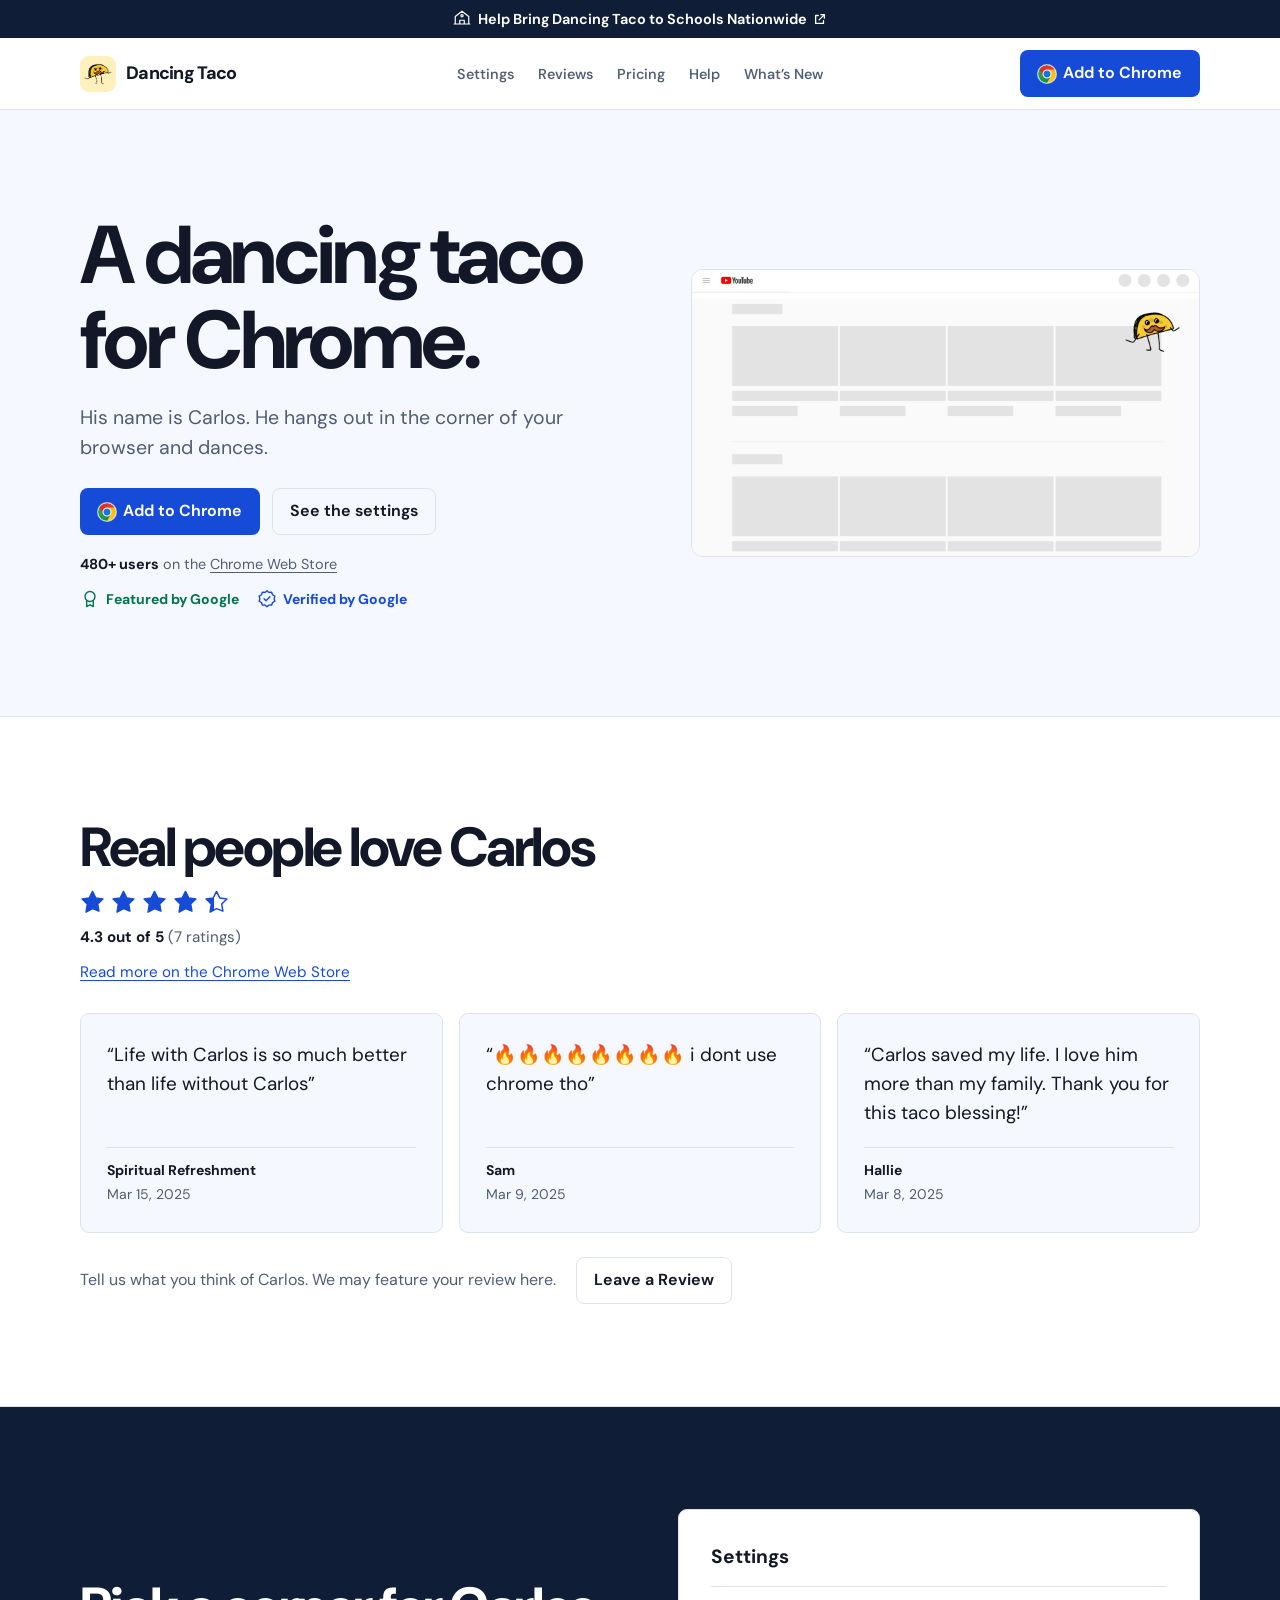
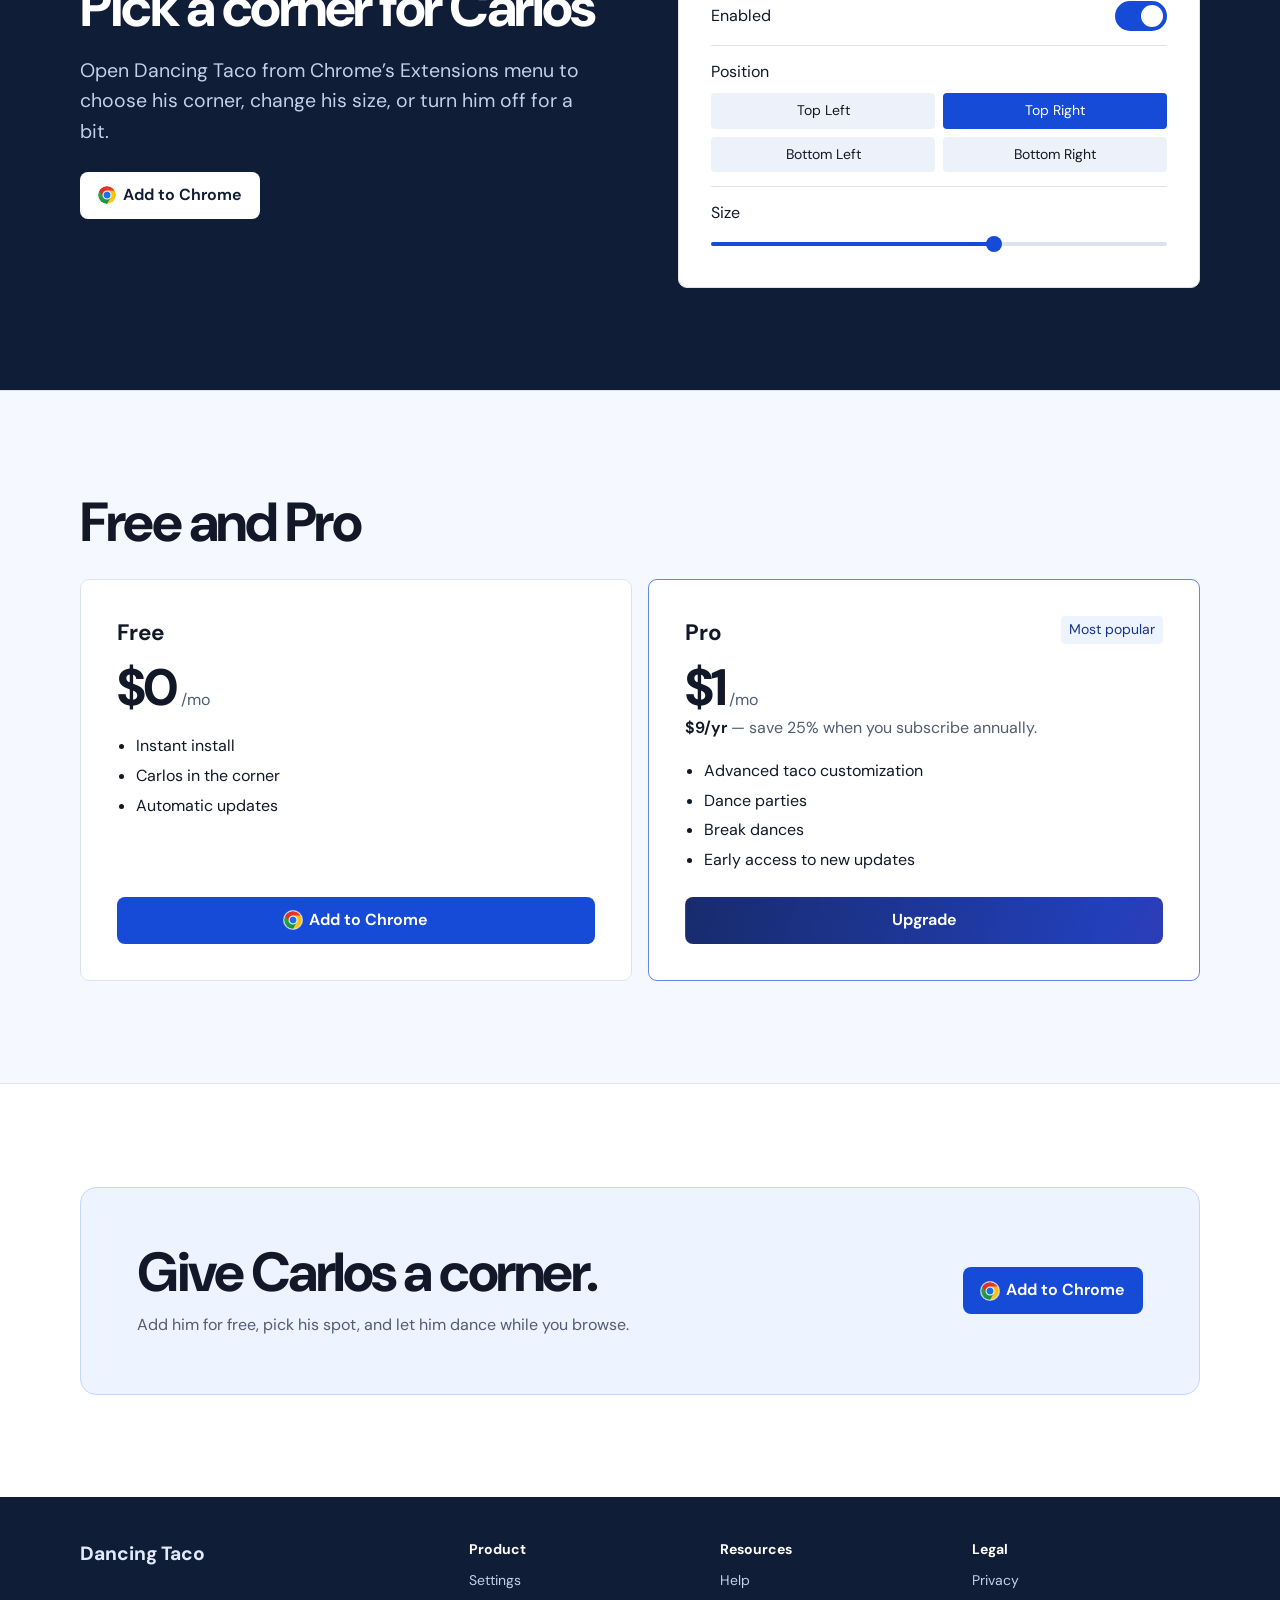
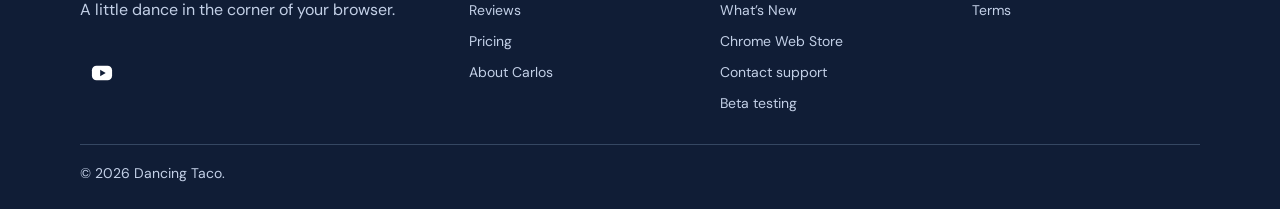
==== index.html @ af880e08 "Link directly to Chrome Web Store reviews" ====
<!doctype html>
<html lang="en">
  <head>
    <meta charset="UTF-8" />
    <meta name="viewport" content="width=device-width, initial-scale=1" />

    <title>Dancing Taco — Chrome Extension</title>
    <meta
      name="description"
      content="Meet Carlos — a dancing taco in the corner of your screen. Install Dancing Taco from the Chrome Web Store in one click."
    />

    <meta property="og:title" content="Dancing Taco — Chrome Extension" />
    <meta
      property="og:description"
      content="Meet Carlos — a dancing taco in the corner of your screen."
    />
    <meta property="og:type" content="website" />
    <meta property="og:image" content="/assets/og.png" />
    <meta name="twitter:card" content="summary_large_image" />

    <link rel="icon" href="/assets/favicon.svg" type="image/svg+xml" />
    <link rel="stylesheet" href="/assets/styles.css" />
  </head>
  <body>
    <a class="skip-link" href="#main">Skip to content</a>

    <div class="school-announcement">
      <a href="https://www.youtube.com/watch?v=Qg79M2I-WoQ" target="_blank" rel="noopener noreferrer">
        <img src="/assets/school.svg" width="18" height="18" alt="" />
        Help Bring Dancing Taco to Schools Nationwide<img class="school-announcement-arrow" src="/assets/external-link.svg" width="14" height="14" alt=" (opens in a new tab)" />
      </a>
    </div>
    <header class="site-header">
      <div class="container header-inner">
        <a class="brand" href="/" aria-label="Dancing Taco home">
          <span class="brand-icon"><img src="/assets/logo.png" alt="" /></span>
          <span class="brand-name">Dancing Taco</span>
        </a>

        <nav class="nav" aria-label="Primary">
          <a href="#settings">Settings</a>
          <a href="#love">Reviews</a>
          <a href="/pricing">Pricing</a>
          <a href="/help">Help</a>
          <a href="/whats-new">What’s New</a>
        </nav>

        <div class="header-cta">
          <a
            class="btn header-install"
            href="https://chromewebstore.google.com/detail/dancing-taco/dcijcgcohbanjekdkjcjdjgcjbpjflic?hl=en-US"
            target="_blank"
            rel="noreferrer"
          >
            <img class="chrome-icon" src="/assets/chrome-icon.png" width="18" height="18" alt="" />
            Add to Chrome
          </a>
        </div>
      </div>
    </header>

    <main id="main">
      <section class="hero">
        <div class="container hero-grid">
          <div class="hero-copy reveal">
            <h1>A dancing taco for Chrome.</h1>
            <p class="lead">
              His name is Carlos. He hangs out in the corner of your browser and dances.
            </p>

            <div class="hero-actions">
              <a
                class="btn btn-primary"
                href="https://chromewebstore.google.com/detail/dancing-taco/dcijcgcohbanjekdkjcjdjgcjbpjflic?hl=en-US"
                target="_blank"
                rel="noreferrer"
              >
                <img class="chrome-icon" src="/assets/chrome-icon.png" width="18" height="18" alt="" />
                Add to Chrome
              </a>
              <a class="btn btn-ghost" href="#settings">See the settings</a>
            </div>
            <div class="hero-store-info">
              <p class="hero-users">
                <strong>480+ users</strong> on the
                <a href="https://chromewebstore.google.com/detail/dancing-taco/dcijcgcohbanjekdkjcjdjgcjbpjflic">Chrome Web Store</a>
              </p>
              <div class="hero-store-badges">
                <a class="store-badge store-badge-featured" href="https://chromewebstore.google.com/detail/dancing-taco/dcijcgcohbanjekdkjcjdjgcjbpjflic">
                  <svg viewBox="0 0 24 24" aria-hidden="true">
                    <circle cx="12" cy="9" r="6" />
                    <path d="M8 14v7l4-2 4 2v-7" />
                  </svg>
                  Featured by Google
                </a>
                <a class="store-badge store-badge-verified" href="https://chromewebstore.google.com/detail/dancing-taco/dcijcgcohbanjekdkjcjdjgcjbpjflic" aria-label="Verified by Google: publisher website">
                  <svg viewBox="0 0 24 24" aria-hidden="true">
                    <path d="m12 2 2.4 2.1 3.2-.2 1 3 2.8 1.6-.8 3.1.8 3.1-2.8 1.6-1 3-3.2-.2L12 21.2l-2.4-2.1-3.2.2-1-3-2.8-1.6.8-3.1-.8-3.1 2.8-1.6 1-3 3.2.2z" />
                    <path d="m8.5 11.7 2.3 2.3 4.7-4.7" />
                  </svg>
                  Verified by Google
                </a>
              </div>
            </div>
          </div>

          <figure class="hero-art reveal">
            <img src="/assets/carlos-preview.png" width="3120" height="1755" alt="Carlos in the upper-right corner of a YouTube page" />
          </figure>
        </div>
      </section>

      <section class="section" id="love">
        <div class="container reviews-grid">
          <div class="reviews-copy">
            <div class="reviews-head reveal">
              <h2>Real people love Carlos</h2>
              <div class="reviews-stars" aria-hidden="true">
                <svg class="review-star" viewBox="0 0 24 24" aria-hidden="true">
                  <path d="M12 2.3l3.09 6.26 6.91 1-5 4.87 1.18 6.87L12 18.77 5.82 22.3 7 14.43 2 9.56l6.91-1L12 2.3z" />
                </svg>
                <svg class="review-star" viewBox="0 0 24 24" aria-hidden="true">
                  <path d="M12 2.3l3.09 6.26 6.91 1-5 4.87 1.18 6.87L12 18.77 5.82 22.3 7 14.43 2 9.56l6.91-1L12 2.3z" />
                </svg>
                <svg class="review-star" viewBox="0 0 24 24" aria-hidden="true">
                  <path d="M12 2.3l3.09 6.26 6.91 1-5 4.87 1.18 6.87L12 18.77 5.82 22.3 7 14.43 2 9.56l6.91-1L12 2.3z" />
                </svg>
                <svg class="review-star" viewBox="0 0 24 24" aria-hidden="true">
                  <path d="M12 2.3l3.09 6.26 6.91 1-5 4.87 1.18 6.87L12 18.77 5.82 22.3 7 14.43 2 9.56l6.91-1L12 2.3z" />
                </svg>
                <svg class="review-star" viewBox="0 0 24 24" aria-hidden="true">
                  <defs>
                    <linearGradient id="partial-review-star">
                      <stop offset="38%" stop-color="currentColor" />
                      <stop offset="38%" stop-color="currentColor" stop-opacity="0" />
                    </linearGradient>
                  </defs>
                  <path d="M12 2.3l3.09 6.26 6.91 1-5 4.87 1.18 6.87L12 18.77 5.82 22.3 7 14.43 2 9.56l6.91-1L12 2.3z" />
                </svg>
              </div>
              <p class="reviews-rating"><strong>4.3 out of 5</strong> (7 ratings)</p>
              <a
                class="reviews-store"
                href="https://chromewebstore.google.com/detail/dancing-taco/dcijcgcohbanjekdkjcjdjgcjbpjflic"
                target="_blank"
                rel="noreferrer"
              >Read more on the Chrome Web Store</a>
            </div>

            <div class="reviews-list reveal stagger" aria-label="Review highlights">
              <figure class="review">
                <blockquote>
                  “Life with Carlos is so much better than life without Carlos”
                </blockquote>
                <figcaption>
                  <strong>Spiritual Refreshment</strong>
                  <time datetime="2025-03-15">Mar 15, 2025</time>
                </figcaption>
              </figure>
              <figure class="review">
                <blockquote>“🔥🔥🔥🔥🔥🔥🔥🔥 i dont use chrome tho”</blockquote>
                <figcaption>
                  <strong>Sam</strong>
                  <time datetime="2025-03-09">Mar 9, 2025</time>
                </figcaption>
              </figure>
              <figure class="review">
                <blockquote>
                  “Carlos saved my life. I love him more than my family. Thank you
                  for this taco blessing!”
                </blockquote>
                <figcaption>
                  <strong>Hallie</strong>
                  <time datetime="2025-03-08">Mar 8, 2025</time>
                </figcaption>
              </figure>
            </div>
            <div class="review-invite">
              <p>Tell us what you think of Carlos. We may feature your review here.</p>
              <a class="btn btn-ghost" href="https://chromewebstore.google.com/detail/dancing-taco/dcijcgcohbanjekdkjcjdjgcjbpjflic/reviews" target="_blank" rel="noreferrer">Leave a Review</a>
            </div>
          </div>
        </div>
      </section>

      <section class="section" id="settings" data-enabled="true">
        <div class="container settings-grid">
          <div class="settings-copy reveal">
            <h2>Pick a corner for Carlos</h2>
            <p class="muted">
              Open Dancing Taco from Chrome’s Extensions menu to choose his
              corner, change his size, or turn him off for a bit.
            </p>

            <div class="settings-actions">
              <a
                class="btn btn-primary"
                href="https://chromewebstore.google.com/detail/dancing-taco/dcijcgcohbanjekdkjcjdjgcjbpjflic?hl=en-US"
                target="_blank"
                rel="noreferrer"
              >
                <img class="chrome-icon" src="/assets/chrome-icon.png" width="18" height="18" alt="" />
                Add to Chrome
              </a>
            </div>
          </div>

          <div class="settings-mock reveal" role="group" aria-label="Extension settings preview">
            <div class="settings-panel">
              <div class="settings-panel-head">
                <div class="settings-panel-title">Settings</div>
              </div>

              <div class="settings-panel-body">
                <div class="settings-block">
                  <div class="settings-row">
                    <div class="settings-row-label">Enabled</div>
                    <button
                      class="toggle is-on"
                      type="button"
                      aria-pressed="true"
                      aria-label="Toggle enabled"
                      data-settings-toggle
                    >
                      <span class="toggle-knob" aria-hidden="true"></span>
                    </button>
                  </div>
                </div>

                <div class="settings-block">
                  <div class="settings-block-title">Position</div>
                  <div class="chip-grid">
                    <div class="chip">Top Left</div>
                    <div class="chip is-active">Top Right</div>
                    <div class="chip">Bottom Left</div>
                    <div class="chip">Bottom Right</div>
                  </div>
                </div>

                <div class="settings-block">
                  <div class="settings-block-title">Size</div>
                  <div class="slider" aria-hidden="true">
                    <div class="slider-track"></div>
                    <div class="slider-fill"></div>
                    <div class="slider-thumb"></div>
                  </div>
                </div>
              </div>
            </div>
          </div>
        </div>
      </section>

      <section class="section pricing-section" id="pricing">
        <div class="container">
          <div class="section-head reveal">
            <h2>Free and Pro</h2>
          </div>

          <div class="pricing reveal stagger">
            <article class="price-card">
              <header>
                <h3>Free</h3>
                <p class="price">
                  <span class="amount">$0</span><span class="unit">/mo</span>
                </p>
              </header>
              <ul class="checklist">
                <li>Instant install</li>
                <li>Carlos in the corner</li>
                <li>Automatic updates</li>
              </ul>
              <a
                class="btn btn-primary btn-block"
                href="https://chromewebstore.google.com/detail/dancing-taco/dcijcgcohbanjekdkjcjdjgcjbpjflic?hl=en-US"
                target="_blank"
                rel="noreferrer"
              >
                <img class="chrome-icon" src="/assets/chrome-icon.png" width="18" height="18" alt="" />
                Add to Chrome
              </a>
            </article>

            <article class="price-card" aria-label="Pro plan">
              <div class="plan-badge" aria-label="Most popular">Most popular</div>
              <header>
                <h3>
                  Pro
                </h3>
                <p class="price">
                  <span class="amount">$1</span><span class="unit">/mo</span>
                </p>
                <p class="muted">
                  <span class="price-sub">$9/yr</span> — save 25% when you subscribe annually.
                </p>
              </header>
              <ul class="checklist">
                <li>Advanced taco customization</li>
                <li>Dance parties</li>
                <li>Break dances</li>
                <li>Early access to new updates</li>
              </ul>
              <a
                class="btn btn-upgrade btn-block"
                href="https://store.heyrivo.com/supporters/pricing"
                target="_blank"
                rel="noreferrer"
              >
                <span class="btn-label">Upgrade</span>
              </a>
            </article>
          </div>
        </div>
      </section>

      <section class="cta" aria-labelledby="install-heading">
        <div class="container">
          <div class="cta-inner reveal">
            <div>
              <h2 id="install-heading">Give Carlos a corner.</h2>
              <p class="cta-copy">Add him for free, pick his spot, and let him dance while you browse.</p>
            </div>
            <div class="cta-actions">
              <a
                class="btn btn-primary"
                href="https://chromewebstore.google.com/detail/dancing-taco/dcijcgcohbanjekdkjcjdjgcjbpjflic?hl=en-US"
                target="_blank"
                rel="noreferrer"
              >
                <img class="chrome-icon" src="/assets/chrome-icon.png" width="18" height="18" alt="" />
                Add to Chrome
              </a>
            </div>
          </div>
        </div>
      </section>
    </main>

    <footer class="site-footer">
      <div class="container">
        <div class="footer-grid">
          <div class="footer-brand">
            <a class="footer-title" href="/">Dancing Taco</a>
            <p class="muted">A little dance in the corner of your browser.</p>
            <a class="footer-social" href="https://www.youtube.com/@heyrivo" target="_blank" rel="noreferrer" aria-label="Hey Rivo on YouTube (opens in a new tab)">
              <svg viewBox="0 0 24 24" width="22" height="22" aria-hidden="true">
                <rect x="1" y="4" width="22" height="16" rx="5" fill="currentColor" />
                <path d="M10 8.5v7l6-3.5z" fill="var(--navy)" />
              </svg>
            </a>
          </div>
          <nav class="footer-links" aria-label="Product">
            <p class="footer-heading">Product</p>
            <a href="/#settings">Settings</a>
            <a href="/#love">Reviews</a>
            <a href="/pricing">Pricing</a>
            <a href="/about-carlos">About Carlos</a>
          </nav>
          <nav class="footer-links" aria-label="Resources">
            <p class="footer-heading">Resources</p>
            <a href="/help">Help</a>
            <a href="/whats-new">What’s New</a>
            <a href="https://chromewebstore.google.com/detail/dancing-taco/dcijcgcohbanjekdkjcjdjgcjbpjflic" target="_blank" rel="noreferrer">Chrome Web Store</a>
            <a href="mailto:contact@heyrivo.com">Contact support</a>
            <a href="https://tally.so/r/68reV5" target="_blank" rel="noreferrer">Beta testing</a>
          </nav>
          <nav class="footer-links" aria-label="Legal">
            <p class="footer-heading">Legal</p>
            <a href="/privacy">Privacy</a>
            <a href="/terms">Terms</a>
          </nav>
        </div>
        <p class="muted footer-note">© <span id="year"></span> Dancing Taco.</p>
      </div>
    </footer>

    <script src="/assets/app.js" defer></script>
  </body>
</html>
---- assets/styles.css ----
@import url("https://fonts.googleapis.com/css2?family=DM+Sans:wght@400..800&display=swap");

:root {
  --paper: #ffffff;
  --ink: #121827;
  --muted: #505d73;
  --line: #dce3ee;
  --blue: #164bd8;
  --blue-hover: #103bb1;
  --tint: #edf3ff;
  --navy: #101d36;
  --yellow: #ffcb48;
  --mono: ui-monospace, monospace;
  --gutter: clamp(20px, 5vw, 60px);
  font-family: "DM Sans", system-ui, sans-serif;
  color: var(--ink);
  background: var(--paper);
  line-height: 1.55;
}

* { box-sizing: border-box; }
body { margin: 0; min-height: 100vh; display: flex; flex-direction: column; }
main { flex: 1; }
img { display: block; max-width: 100%; }
a { color: inherit; text-underline-offset: .22em; }
a:hover { text-decoration-thickness: 2px; }
button { font: inherit; }
:focus-visible { outline: 3px solid #537fff; outline-offset: 4px; }
.container { width: min(100%, 1240px); margin-inline: auto; padding-inline: var(--gutter); }
.muted { color: var(--muted); }
.skip-link { position: absolute; top: 8px; left: 8px; z-index: 3; background: white; padding: 10px; }
.skip-link:not(:focus) { clip-path: inset(50%); }
.school-announcement {
  position: sticky;
  top: 0;
  z-index: 2;
  pointer-events: none;
}
.school-announcement a {
  display: block;
  padding: 8px var(--gutter);
  background: var(--navy);
  color: white;
  text-align: center;
  text-decoration: none;
  font-size: .9rem;
  font-weight: 650;
  pointer-events: auto;
}
.school-announcement a:hover { text-decoration: underline; }
.school-announcement img { display: inline-block; vertical-align: -.23em; margin-inline-end: .3em; }
.school-announcement .school-announcement-arrow { vertical-align: -.12em; margin-inline: .4em 0; }
.school-announcement a:focus-visible { outline-offset: -4px; }
.school-announcement.is-dismissed:not(:focus-within) a {
  transform: translateY(-100%);
  visibility: hidden;
  pointer-events: none;
  transition-delay: 0s, .24s;
}
.site-header {
  background: var(--paper);
  color: var(--ink);
  border-bottom: 1px solid var(--line);
}
.header-inner, .header-cta, .nav, .brand {
  display: flex;
  align-items: center;
  gap: clamp(10px, 2vw, 26px);
}
.header-inner {
  display: grid;
  grid-template-columns: minmax(0, 1fr) auto minmax(0, 1fr);
  padding-block: 12px;
}
.brand { width: fit-content; gap: 10px; text-decoration: none; }
.brand-name { font-size: 1.125rem; font-weight: 780; letter-spacing: -.04em; }
.brand-icon {
  position: relative;
  display: grid;
  place-items: center;
  width: 36px;
  height: 36px;
  flex: none;
  border-radius: 9px;
  background: #fff0bc;
}
.brand-icon img { position: absolute; width: 140%; max-width: none; }
.header-cta { justify-self: end; }
.nav { gap: 4px; }
.nav a {
  display: flex;
  align-items: center;
  min-height: 44px;
  padding-inline: 10px;
  border-radius: 6px;
  color: var(--muted);
  font-size: .9rem;
  font-weight: 550;
  text-decoration: none;
  white-space: nowrap;
}
.nav a:hover { background: #f4f6fa; color: var(--ink); }
.nav [aria-current] { background: var(--tint); color: var(--blue); }
.btn {
  display: inline-flex;
  align-items: center;
  justify-content: center;
  min-height: 44px;
  padding: 10px 17px;
  border: 1px solid transparent;
  border-radius: 8px;
  font-weight: 650;
  text-decoration: none;
  text-align: center;
}
.btn-primary { background: var(--blue); color: white; }
.btn-primary:hover { background: var(--blue-hover); }
.header-install { background: var(--blue); color: white; white-space: nowrap; }
.header-install:hover { background: var(--blue-hover); }
.btn-ghost { border-color: var(--line); }
.btn-ghost:hover { background: var(--tint); border-color: #a4b8eb; }
.chrome-icon {
  flex: none;
  margin-inline-end: 7px;
  border-radius: 50%;
  background: white;
  box-shadow: 0 0 0 1px #ffffffb3;
}
.btn-upgrade {
  position: relative;
  isolation: isolate;
  overflow: hidden;
  background: linear-gradient(110deg, #172b6b, #233fba 55%, #5634a6);
  background-size: 160% 100%;
  color: white;
}
.btn-upgrade:is(:hover, :focus-visible) {
  background-position: right center;
  box-shadow: 0 8px 20px #233fba40;
}
.btn-block { width: 100%; }

.hero, .section, .cta { padding-block: clamp(54px, 8vw, 105px); }
.hero-grid, .settings-grid { display: grid; gap: clamp(24px, 6vw, 88px); align-items: center; }
h1, h2, h3, p { margin: 0; }
h1, h2 { font-weight: 740; line-height: 1.04; letter-spacing: -.045em; text-wrap: balance; }
h1 { font-size: clamp(2.75rem, 6.4vw, 6rem); }
h2 { font-size: clamp(2rem, 4.3vw, 3.5rem); }
.lead, .settings-copy p { max-width: 39ch; color: var(--muted); font-size: clamp(1.05rem, 2vw, 1.22rem); margin-top: 20px; }
.hero-actions, .settings-actions, .cta-actions { display: flex; gap: 12px; flex-wrap: wrap; align-items: center; margin-top: 25px; }
.hero-store-info { display: grid; gap: 10px; margin-top: 18px; }
.hero-users { color: var(--muted); font-size: .9rem; }
.hero-users strong { color: var(--ink); }
.hero-store-badges { display: flex; flex-wrap: wrap; gap: 8px 18px; }
.store-badge {
  display: inline-flex;
  align-items: center;
  gap: 6px;
  min-height: 28px;
  font-size: .875rem;
  font-weight: 700;
  text-decoration: none;
}
.store-badge:hover { text-decoration: underline; }
.store-badge-featured { color: #06734f; }
.store-badge-verified { color: var(--blue); }
.store-badge svg {
  width: 20px;
  height: 20px;
  flex: none;
  fill: none;
  stroke: currentColor;
  stroke-width: 1.7;
  stroke-linecap: round;
  stroke-linejoin: round;
}
.hero { background: #f5f8ff; overflow: clip; }
.hero-art {
  margin: 0;
  min-width: 0;
  border: 1px solid var(--line);
  border-radius: 12px;
  overflow: hidden;
}
.hero-art img {
  width: 100%;
  height: auto;
}

.section + .section, .cta { border-top: 1px solid var(--line); }
.section-head { margin-bottom: 28px; display: grid; gap: 12px; }
#settings { background: var(--navy); color: white; }
#settings .settings-copy p { color: #c3d0e7; }
#settings .settings-actions .btn { background: white; color: var(--navy); }
#settings .settings-actions .btn:hover { background: #d8e5ff; }
#settings.settings-off { background: #252044; }
#settings.settings-off .settings-copy p { color: #dedcf4; }
#settings.settings-off .settings-actions .btn { background: #ddd6ff; color: #232340; }
.settings-panel {
  background: var(--paper);
  color: var(--ink);
  border: 1px solid var(--line);
  border-radius: 9px;
  padding: clamp(17px, 4vw, 32px);
  --control: var(--blue);
  --control-text: white;
  --chip: #edf2fa;
}
.settings-off .settings-panel { background: #302f50; color: white; border-color: #666283; --control: #d8cbff; --control-text: #232340; --chip: #414061; }
.settings-panel-title { font-size: 1.2rem; font-weight: 700; }
.settings-block { margin-top: 14px; border-top: 1px solid var(--line); padding-top: 14px; }
.settings-off .settings-block { border-color: #666283; }
.settings-row { display: flex; justify-content: space-between; align-items: center; gap: 14px; }
.toggle { width: 52px; height: 30px; border: 0; border-radius: 30px; background: #777395; position: relative; cursor: pointer; }
.toggle.is-on { background: var(--control); }
.toggle-knob { position: absolute; width: 22px; height: 22px; left: 4px; top: 4px; border-radius: 50%; background: white; transition: transform .18s ease; }
.toggle.is-on .toggle-knob { transform: translateX(22px); }
.chip-grid { display: grid; grid-template-columns: repeat(2, minmax(0, 1fr)); gap: 8px; margin-top: 8px; }
.chip { background: var(--chip); padding: 7px; border-radius: 4px; text-align: center; font-size: .875rem; }
.chip.is-active { background: var(--control); color: var(--control-text); }
.slider { position: relative; height: 22px; margin-top: 7px; }
.slider-track, .slider-fill { position: absolute; top: 9px; height: 4px; border-radius: 5px; }
.slider-track { inset-inline: 0; background: var(--line); }
.slider-fill { width: 62%; background: var(--control); }
.slider-thumb { position: absolute; left: 62%; transform: translateX(-50%); top: 3px; background: var(--control); width: 16px; height: 16px; border-radius: 50%; }

#love { border-top: 1px solid var(--line); }
.reviews-head { display: grid; gap: 12px; justify-items: start; }
.reviews-store { color: var(--blue); font-size: .95rem; }
.reviews-stars { display: flex; gap: 6px; color: var(--blue); }
.review-star { width: 25px; height: 25px; fill: currentColor; stroke: currentColor; stroke-width: 1.4; stroke-linejoin: round; }
.review-star:last-child { fill: url(#partial-review-star); }
.reviews-rating { color: var(--muted); font-size: .95rem; }
.reviews-rating strong { color: var(--ink); }
.reviews-list { display: grid; gap: 16px; margin-top: 28px; }
.review-invite {
  display: flex;
  align-items: center;
  flex-wrap: wrap;
  gap: 12px 20px;
  margin-top: 24px;
  color: var(--muted);
}
.review-invite .btn { color: var(--ink); }
.review {
  display: flex;
  flex-direction: column;
  gap: 20px;
  min-width: 0;
  margin: 0;
  padding: clamp(18px, 2.5vw, 26px);
  border: 1px solid var(--line);
  border-radius: 9px;
  background: #f5f8ff;
  overflow-wrap: anywhere;
}
.review blockquote { margin: 0; font-size: clamp(1.05rem, 1.7vw, 1.18rem); line-height: 1.55; }
.review figcaption {
  display: grid;
  gap: 2px;
  margin-top: auto;
  padding-top: 12px;
  border-top: 1px solid var(--line);
  font-size: .875rem;
}
.review time { color: var(--muted); }

.pricing-section { background: #f5f8ff; }
.pricing-hero { margin-bottom: clamp(26px, 5vw, 50px); }
.pricing-copy h1 { font-size: clamp(2.8rem, 6vw, 5rem); }
.pricing { display: grid; gap: 16px; }
.price-card { position: relative; background: var(--paper); padding: clamp(20px, 4vw, 36px); border: 1px solid var(--line); border-radius: 9px; display: flex; flex-direction: column; align-items: flex-start; }
.price-card[aria-label="Pro plan"] { border-color: #6487e7; }
.price-card h3 { font-size: 1.4rem; }
.price-card .btn { margin-top: auto; }
.price { margin-top: 9px; }
.amount { font-size: 3.2rem; font-weight: 720; line-height: 1.1; letter-spacing: -.055em; }
.unit { margin-left: 5px; color: var(--muted); }
.price-sub { color: var(--ink); font-weight: 650; }
.plan-badge { position: absolute; top: clamp(20px, 4vw, 36px); right: clamp(20px, 4vw, 36px); background: var(--tint); color: #173687; border-radius: 4px; padding: 3px 8px; font-size: .875rem; }
.checklist { padding-left: 1.2em; margin-block: 18px 24px; }
.checklist li + li { margin-top: 5px; }
.cta-inner {
  display: flex;
  align-items: center;
  justify-content: space-between;
  flex-wrap: wrap;
  gap: 24px;
  padding: clamp(24px, 5vw, 56px);
  border: 1px solid #c6d7fc;
  border-radius: 16px;
  background: var(--tint);
}
.cta-copy { margin-top: 12px; color: var(--muted); }
.cta-actions { margin-top: 0; }

.site-footer { background: var(--navy); color: white; padding-block: 42px 24px; }
.site-footer .muted { color: #c3d0e7; }
.site-footer a { text-decoration: none; }
.footer-grid { display: grid; grid-template-columns: repeat(3, minmax(0, 1fr)); gap: 26px 16px; }
.footer-brand { grid-column: 1 / -1; display: grid; justify-items: start; gap: 10px; }
.footer-links { display: grid; align-content: start; justify-items: start; gap: 9px; }
.footer-links a { color: #c3d0e7; font-size: .875rem; overflow-wrap: anywhere; }
.footer-links a:hover, .footer-title:hover { color: #fff; }
.footer-title { color: #e1eaff; font-size: 1.2rem; font-weight: 750; }
.footer-heading { font-size: .875rem; font-weight: 700; }
.footer-social {
  display: grid;
  place-items: center;
  width: 44px;
  height: 44px;
}
.footer-social:is(:hover, :focus-visible) { color: #ff4d4d; }
.footer-note { margin-top: 30px; padding-top: 18px; border-top: 1px solid #354762; font-size: .875rem; }
.legal-head h1 { font-size: clamp(2.6rem, 5vw, 4.5rem); }
.legal-note { justify-self: start; background: var(--yellow); padding: 4px 9px; border-radius: 3px; transition: transform .18s ease; }
.legal-note:hover { transform: rotate(4deg); }
.card { padding-top: 22px; border-top: 1px solid var(--line); }
.content-page { background: #f5f8ff; }
.content-page h1 { font-size: clamp(2.6rem, 6vw, 4.8rem); }
.content-stack { display: grid; gap: 16px; max-width: 760px; }
.content-panel {
  padding: clamp(20px, 4vw, 32px);
  border: 1px solid var(--line);
  border-radius: 9px;
  background: var(--paper);
}
.content-panel h2 { font-size: clamp(1.35rem, 3vw, 1.8rem); letter-spacing: -.03em; }
.content-panel h2 + p { margin-top: 12px; }
.content-panel a { color: var(--blue); }
.content-panel ol { margin-bottom: 0; padding-left: 1.3em; }
.content-panel li + li { margin-top: 8px; }
.update-date { margin-bottom: 10px; color: var(--muted); font-size: .875rem; }
.about-layout { display: grid; align-items: start; gap: 24px; }
.origin-player {
  display: block;
  width: 100%;
  height: auto;
  aspect-ratio: 16 / 9;
  margin-block: 16px 12px;
  border: 0;
  border-radius: 6px;
  background: var(--navy);
}

@media (min-width: 740px) {
  .about-layout { grid-template-columns: minmax(0, 1.4fr) minmax(0, 1fr); }
  .footer-grid { grid-template-columns: minmax(0, 1.6fr) repeat(3, minmax(0, 1fr)); gap: 24px; }
  .footer-brand { grid-column: auto; }
  .hero-grid { grid-template-columns: 1.05fr 1fr; }
  .settings-grid { grid-template-columns: 1fr 1fr; }
  .reviews-list { grid-template-columns: repeat(3, minmax(0, 1fr)); }
  .pricing { grid-template-columns: repeat(2, minmax(0, 1fr)); }
}

@media (max-width: 360px) {
  .footer-grid { grid-template-columns: repeat(2, minmax(0, 1fr)); }
}

@media (max-width: 900px) {
  .header-inner { grid-template-columns: minmax(0, 1fr) auto; row-gap: 8px; }
  .nav {
    grid-column: 1 / -1;
    grid-row: 2;
    flex-wrap: wrap;
    justify-content: center;
    border-top: 1px solid var(--line);
    padding-top: 4px;
  }
}

@media (max-width: 400px) {
  .brand { gap: 6px; }
  .brand-name { font-size: 1rem; }
  .brand-icon { width: 32px; height: 32px; }
  .header-install, .nav a { padding-inline: 7px; font-size: .875rem; }
}

@media (prefers-reduced-motion: reduce) {
  .toggle-knob, .legal-note { transition: none; }
  .legal-note:hover { transform: none; }
}

@media (prefers-reduced-motion: no-preference) {
  .school-announcement a { transition: transform .24s ease, visibility 0s; }
  .footer-social svg { transition: transform .18s ease, color .18s ease; }
  .footer-social:is(:hover, :focus-visible) svg { transform: translateY(-2px) scale(1.08); }
  html { scroll-behavior: smooth; }
  .btn { transition: background-color .18s ease, border-color .18s ease; }
  .btn-upgrade {
    transition: transform .2s cubic-bezier(.2, .8, .2, 1), box-shadow .2s ease, background-position .35s ease;
  }
  .btn-upgrade:is(:hover, :focus-visible) { transform: translateY(-3px); }
  .btn-upgrade:active { transform: translateY(0); }
  .btn-upgrade::before {
    content: "";
    position: absolute;
    inset: 0;
    z-index: -1;
    pointer-events: none;
    background: linear-gradient(110deg, transparent 35%, #b0c4ff55 50%, transparent 65%);
    transform: translateX(-100%);
  }
  .btn-upgrade:is(:hover, :focus-visible)::before {
    animation: upgrade-shimmer .65s ease-out both;
  }
  @keyframes upgrade-shimmer {
    to { transform: translateX(100%); }
  }
  .nav a { transition: background-color .18s ease, color .18s ease; }
  .brand-icon img { transition: transform .2s ease; }
  .brand:hover img { transform: rotate(-8deg); }
  #settings, .settings-panel, .chip, .slider-fill, .slider-thumb {
    transition: background-color .25s ease, color .25s ease, border-color .25s ease;
  }
  .reveal.is-visible { animation: settle-in .48s cubic-bezier(.2, .7, .25, 1) both; }
  @keyframes settle-in {
    from { opacity: .25; transform: translateY(12px); }
    to { opacity: 1; transform: translateY(0); }
  }
}
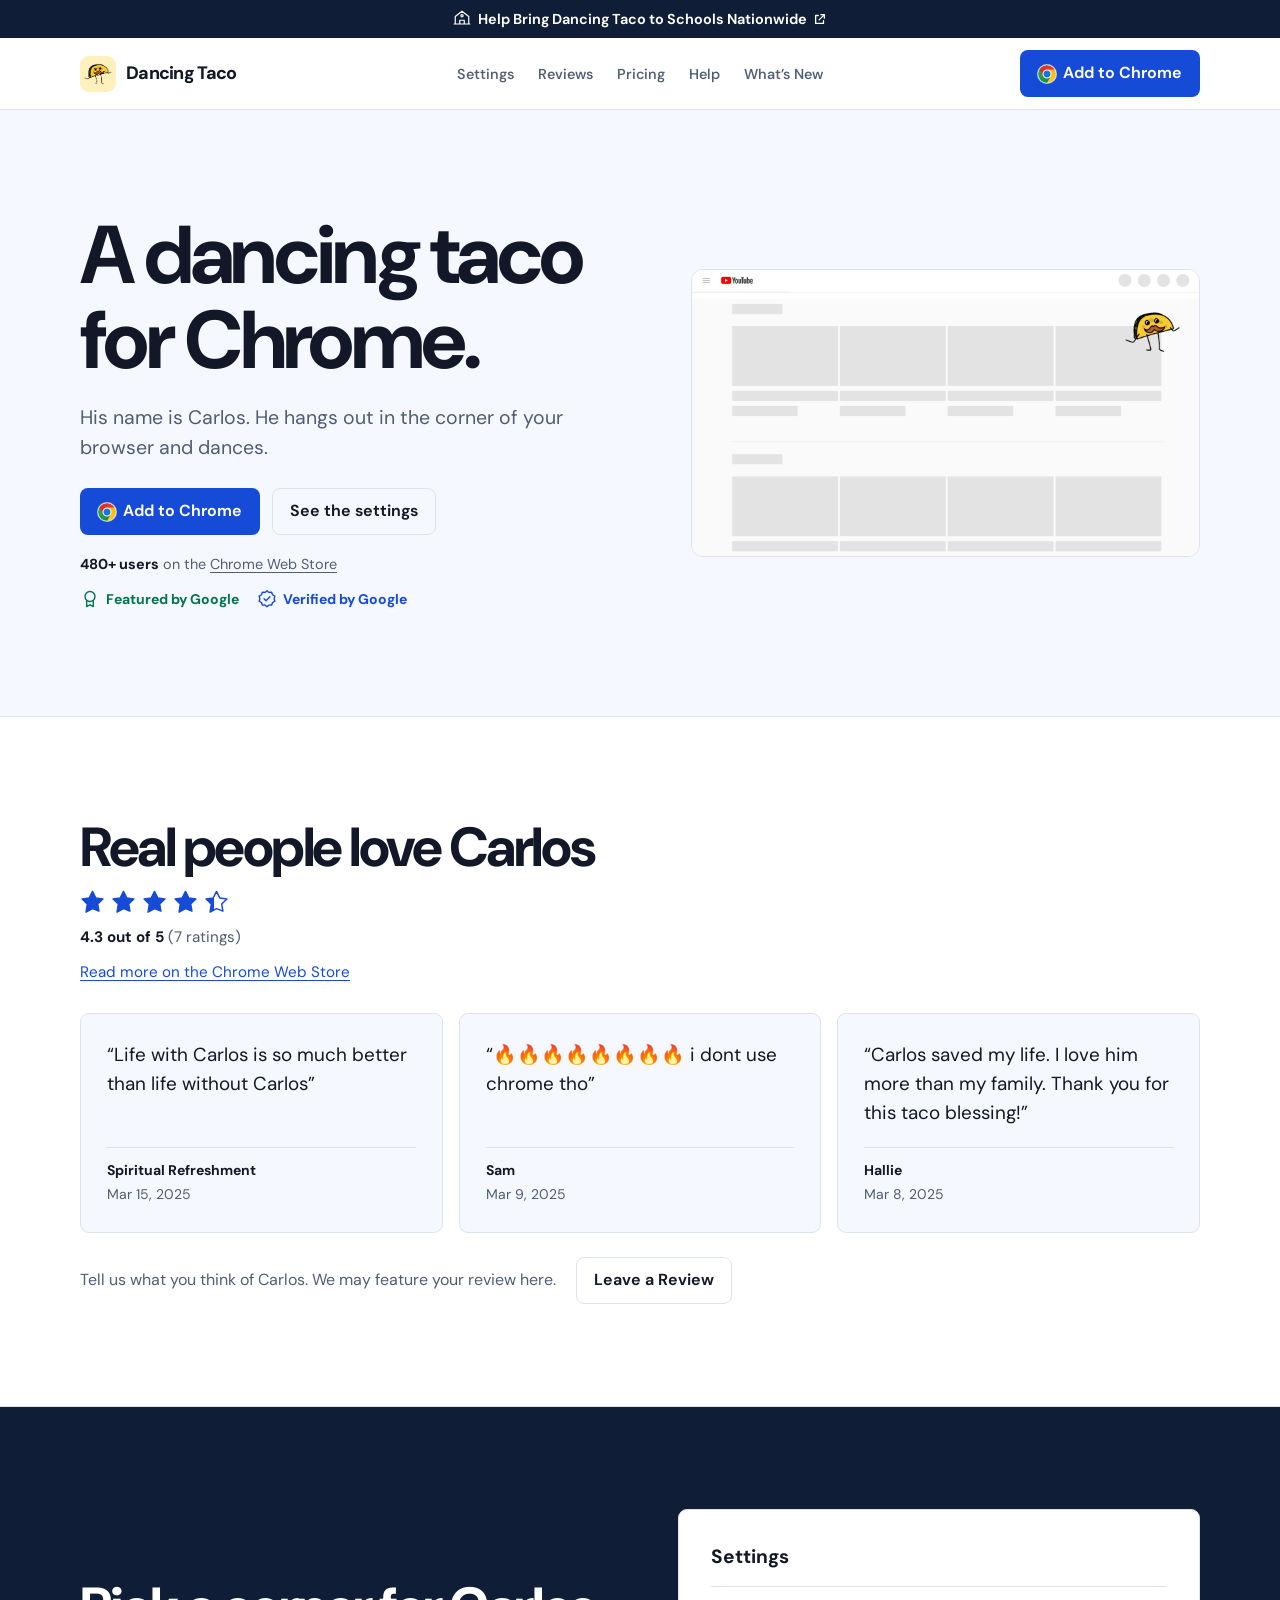
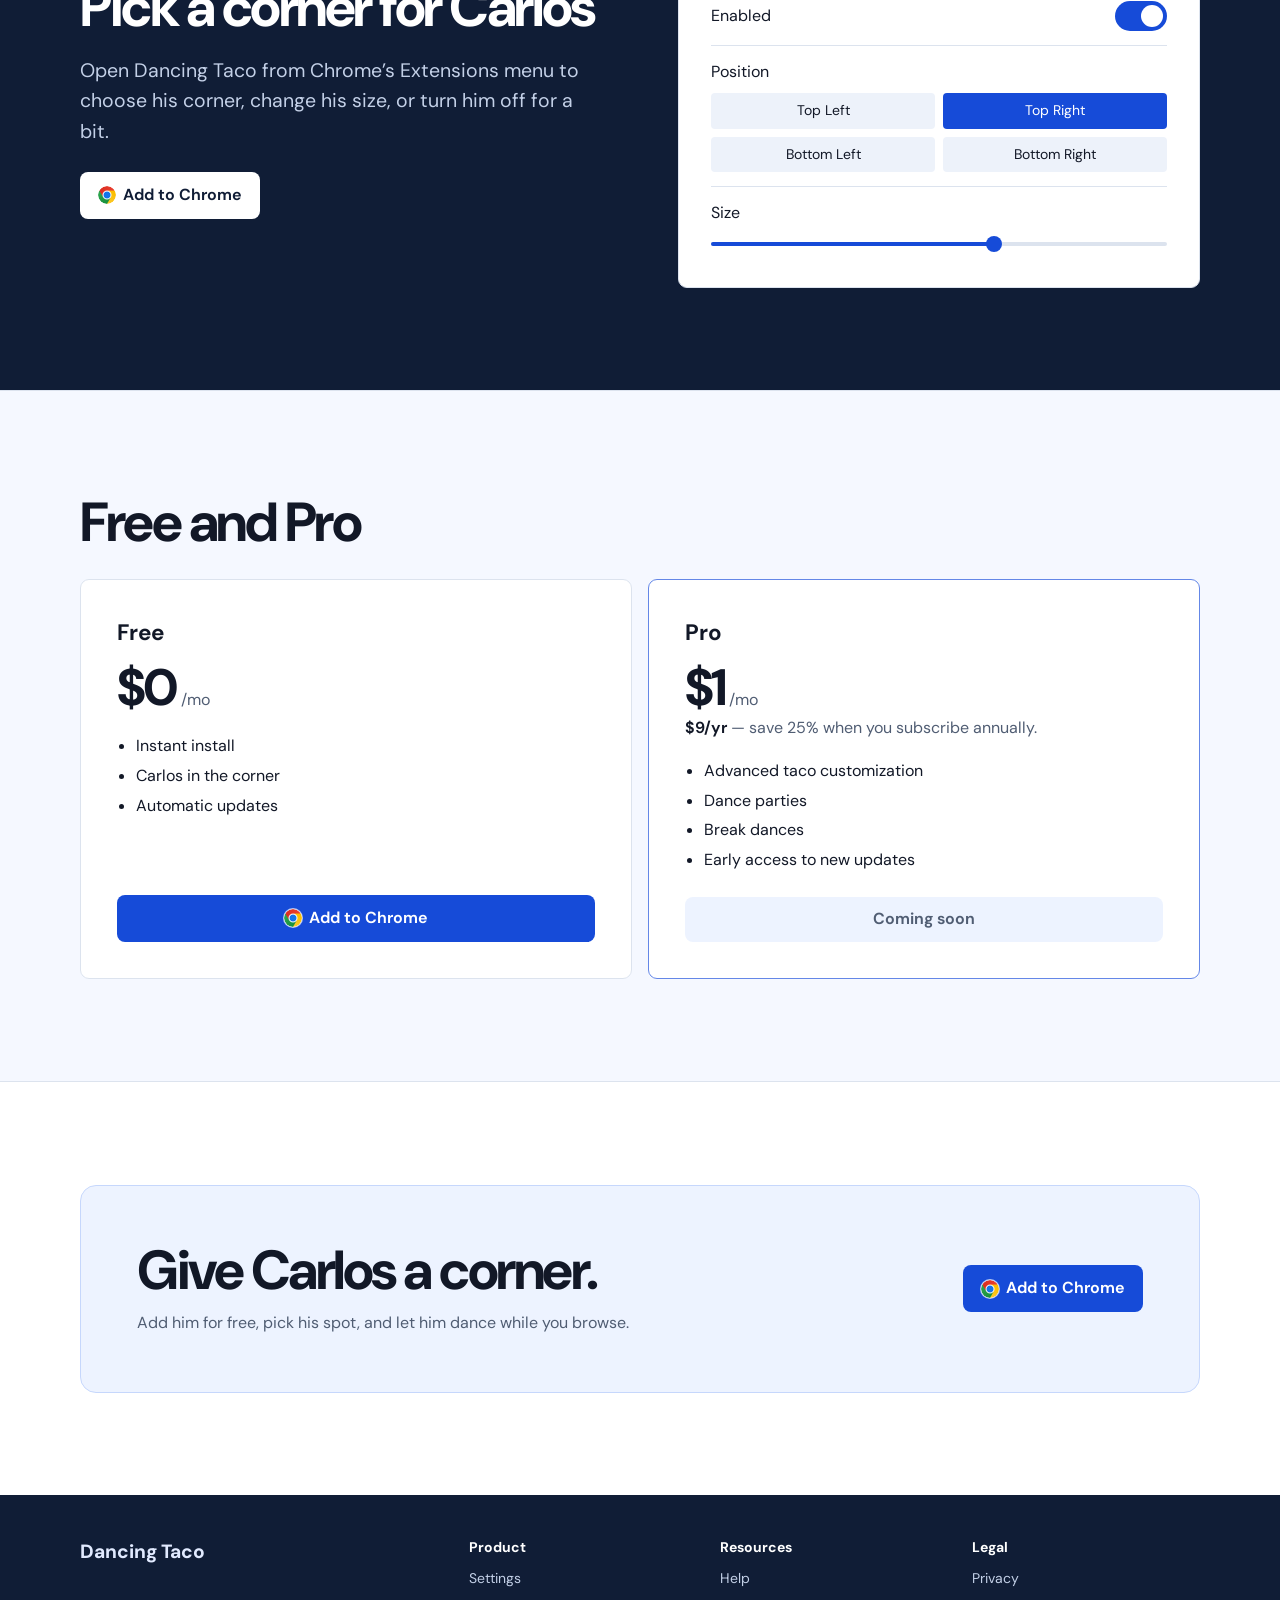
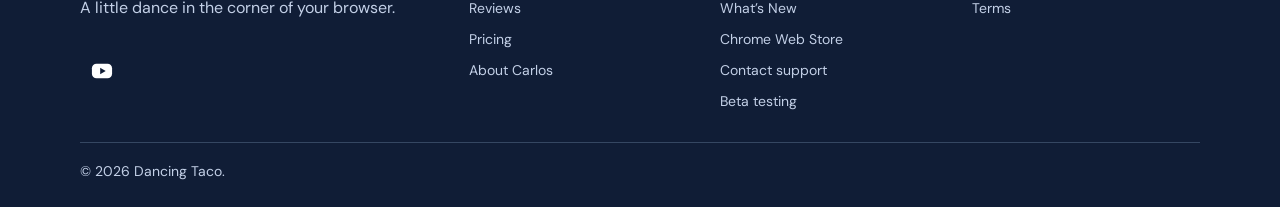
==== commit 7365e2fa: "Mark the Pro plan as coming soon" ====
--- a/index.html
+++ b/index.html
@@ -283,7 +283,6 @@
             </article>
 
             <article class="price-card" aria-label="Pro plan">
-              <div class="plan-badge" aria-label="Most popular">Most popular</div>
               <header>
                 <h3>
                   Pro
@@ -301,14 +300,7 @@
                 <li>Break dances</li>
                 <li>Early access to new updates</li>
               </ul>
-              <a
-                class="btn btn-upgrade btn-block"
-                href="https://store.heyrivo.com/supporters/pricing"
-                target="_blank"
-                rel="noreferrer"
-              >
-                <span class="btn-label">Upgrade</span>
-              </a>
+              <p class="plan-status">Coming soon</p>
             </article>
           </div>
         </div>
--- a/assets/styles.css
+++ b/assets/styles.css
@@ -125,18 +125,6 @@
   border-radius: 50%;
   background: white;
   box-shadow: 0 0 0 1px #ffffffb3;
-}
-.btn-upgrade {
-  position: relative;
-  isolation: isolate;
-  overflow: hidden;
-  background: linear-gradient(110deg, #172b6b, #233fba 55%, #5634a6);
-  background-size: 160% 100%;
-  color: white;
-}
-.btn-upgrade:is(:hover, :focus-visible) {
-  background-position: right center;
-  box-shadow: 0 8px 20px #233fba40;
 }
 .btn-block { width: 100%; }
 
@@ -277,7 +265,16 @@
 .amount { font-size: 3.2rem; font-weight: 720; line-height: 1.1; letter-spacing: -.055em; }
 .unit { margin-left: 5px; color: var(--muted); }
 .price-sub { color: var(--ink); font-weight: 650; }
-.plan-badge { position: absolute; top: clamp(20px, 4vw, 36px); right: clamp(20px, 4vw, 36px); background: var(--tint); color: #173687; border-radius: 4px; padding: 3px 8px; font-size: .875rem; }
+.plan-status {
+  width: 100%;
+  margin-top: auto;
+  padding: 10px 17px;
+  border-radius: 8px;
+  background: var(--tint);
+  color: var(--muted);
+  font-weight: 650;
+  text-align: center;
+}
 .checklist { padding-left: 1.2em; margin-block: 18px 24px; }
 .checklist li + li { margin-top: 5px; }
 .cta-inner {
@@ -387,26 +384,6 @@
   .footer-social:is(:hover, :focus-visible) svg { transform: translateY(-2px) scale(1.08); }
   html { scroll-behavior: smooth; }
   .btn { transition: background-color .18s ease, border-color .18s ease; }
-  .btn-upgrade {
-    transition: transform .2s cubic-bezier(.2, .8, .2, 1), box-shadow .2s ease, background-position .35s ease;
-  }
-  .btn-upgrade:is(:hover, :focus-visible) { transform: translateY(-3px); }
-  .btn-upgrade:active { transform: translateY(0); }
-  .btn-upgrade::before {
-    content: "";
-    position: absolute;
-    inset: 0;
-    z-index: -1;
-    pointer-events: none;
-    background: linear-gradient(110deg, transparent 35%, #b0c4ff55 50%, transparent 65%);
-    transform: translateX(-100%);
-  }
-  .btn-upgrade:is(:hover, :focus-visible)::before {
-    animation: upgrade-shimmer .65s ease-out both;
-  }
-  @keyframes upgrade-shimmer {
-    to { transform: translateX(100%); }
-  }
   .nav a { transition: background-color .18s ease, color .18s ease; }
   .brand-icon img { transition: transform .2s ease; }
   .brand:hover img { transform: rotate(-8deg); }
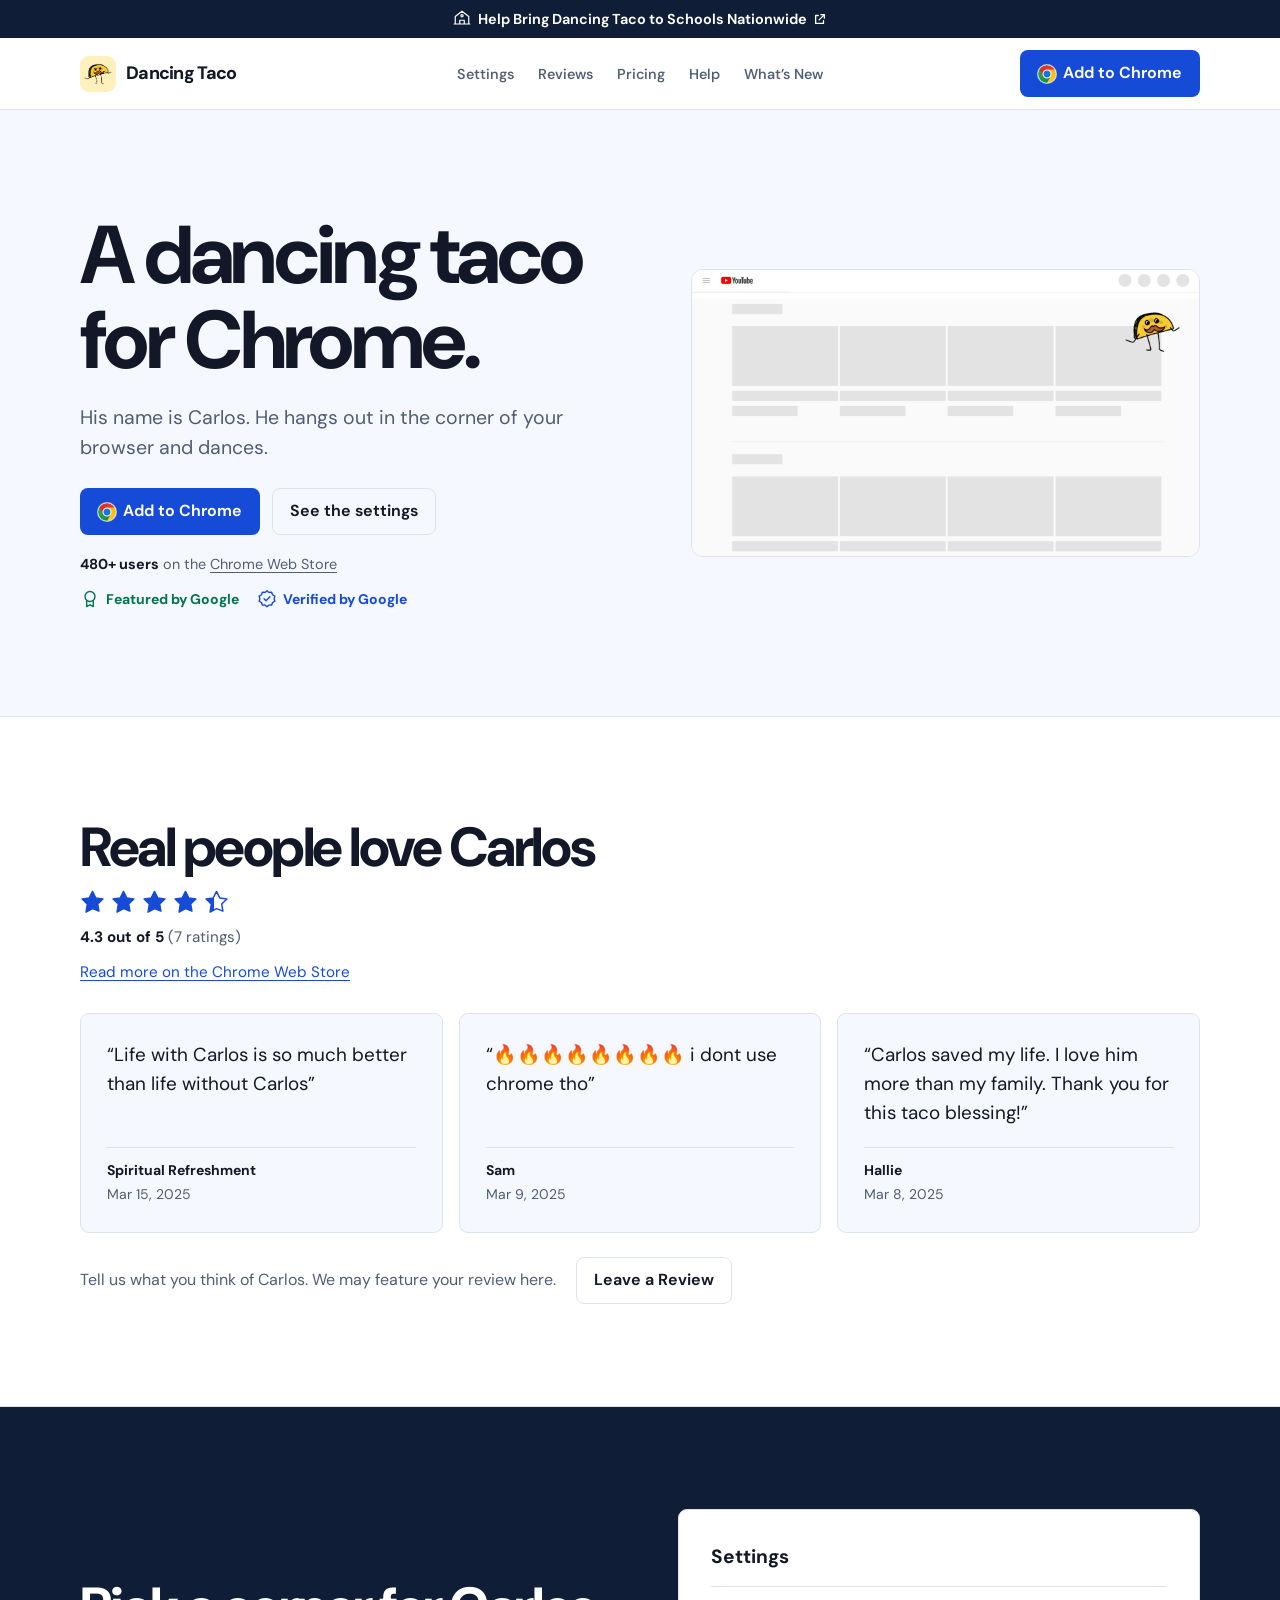
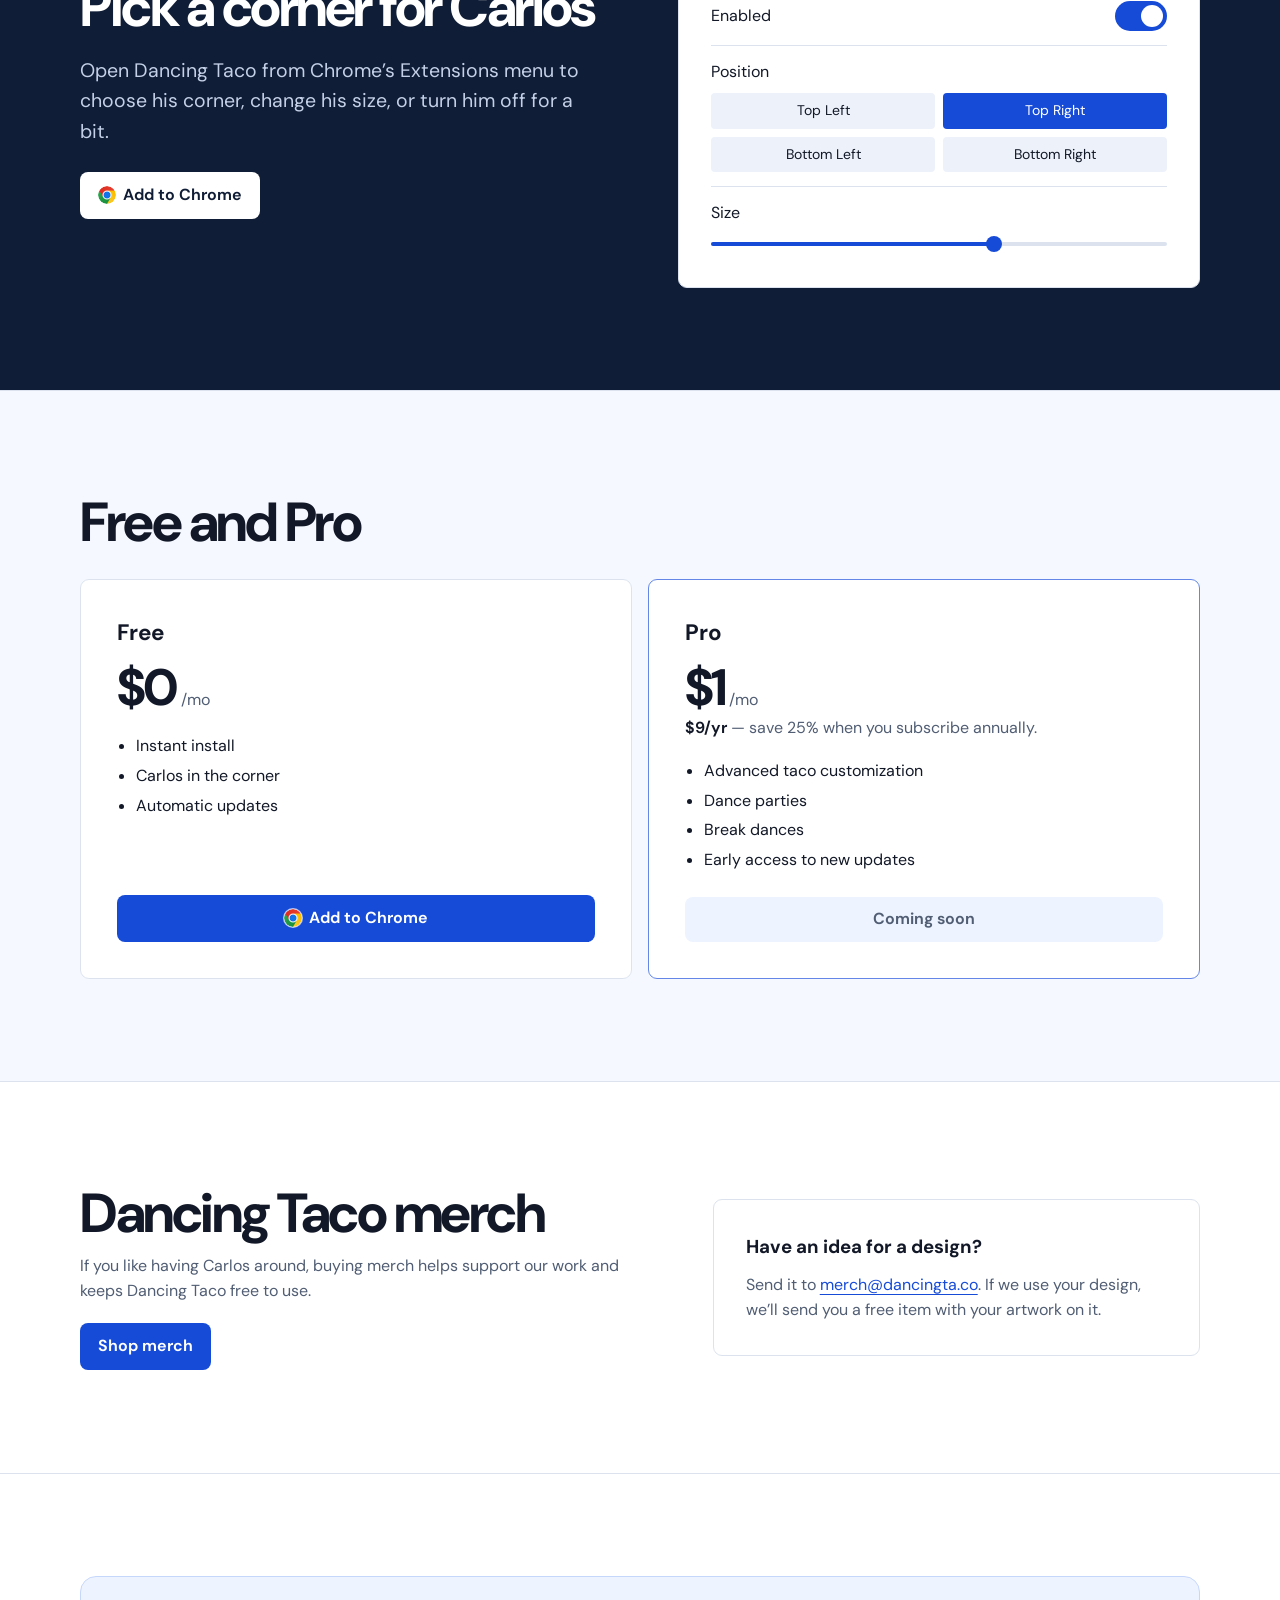
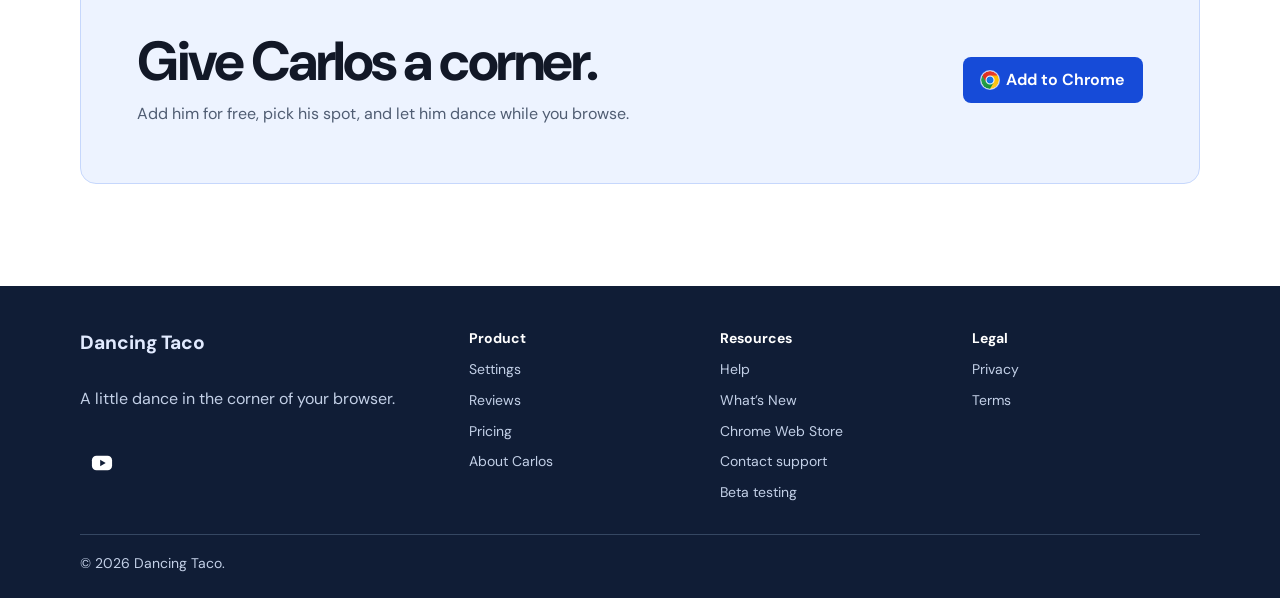
==== commit 6afd171c: "Add Dancing Taco merch section" ====
--- a/index.html
+++ b/index.html
@@ -306,6 +306,20 @@
         </div>
       </section>
 
+      <section class="section" id="merch" aria-labelledby="merch-heading">
+        <div class="container merch-grid">
+          <div>
+            <h2 id="merch-heading">Dancing Taco merch</h2>
+            <p class="cta-copy">If you like having Carlos around, buying merch helps support our work and keeps Dancing Taco free to use.</p>
+            <a class="btn btn-primary merch-shop" href="https://merch.dancingta.co">Shop merch</a>
+          </div>
+          <section class="content-panel" aria-labelledby="merch-design-heading">
+            <h3 id="merch-design-heading">Have an idea for a design?</h3>
+            <p class="cta-copy">Send it to <a href="mailto:merch@dancingta.co">merch@dancingta.co</a>. If we use your design, we’ll send you a free item with your artwork on it.</p>
+          </section>
+        </div>
+      </section>
+
       <section class="cta" aria-labelledby="install-heading">
         <div class="container">
           <div class="cta-inner reveal">
--- a/assets/styles.css
+++ b/assets/styles.css
@@ -290,6 +290,8 @@
 }
 .cta-copy { margin-top: 12px; color: var(--muted); }
 .cta-actions { margin-top: 0; }
+.merch-grid { display: grid; gap: 24px; align-items: center; }
+.merch-shop { margin-top: 20px; }
 
 .site-footer { background: var(--navy); color: white; padding-block: 42px 24px; }
 .site-footer .muted { color: #c3d0e7; }
@@ -341,6 +343,7 @@
 }
 
 @media (min-width: 740px) {
+  .merch-grid { grid-template-columns: minmax(0, 1.2fr) minmax(0, 1fr); gap: 48px; }
   .about-layout { grid-template-columns: minmax(0, 1.4fr) minmax(0, 1fr); }
   .footer-grid { grid-template-columns: minmax(0, 1.6fr) repeat(3, minmax(0, 1fr)); gap: 24px; }
   .footer-brand { grid-column: auto; }
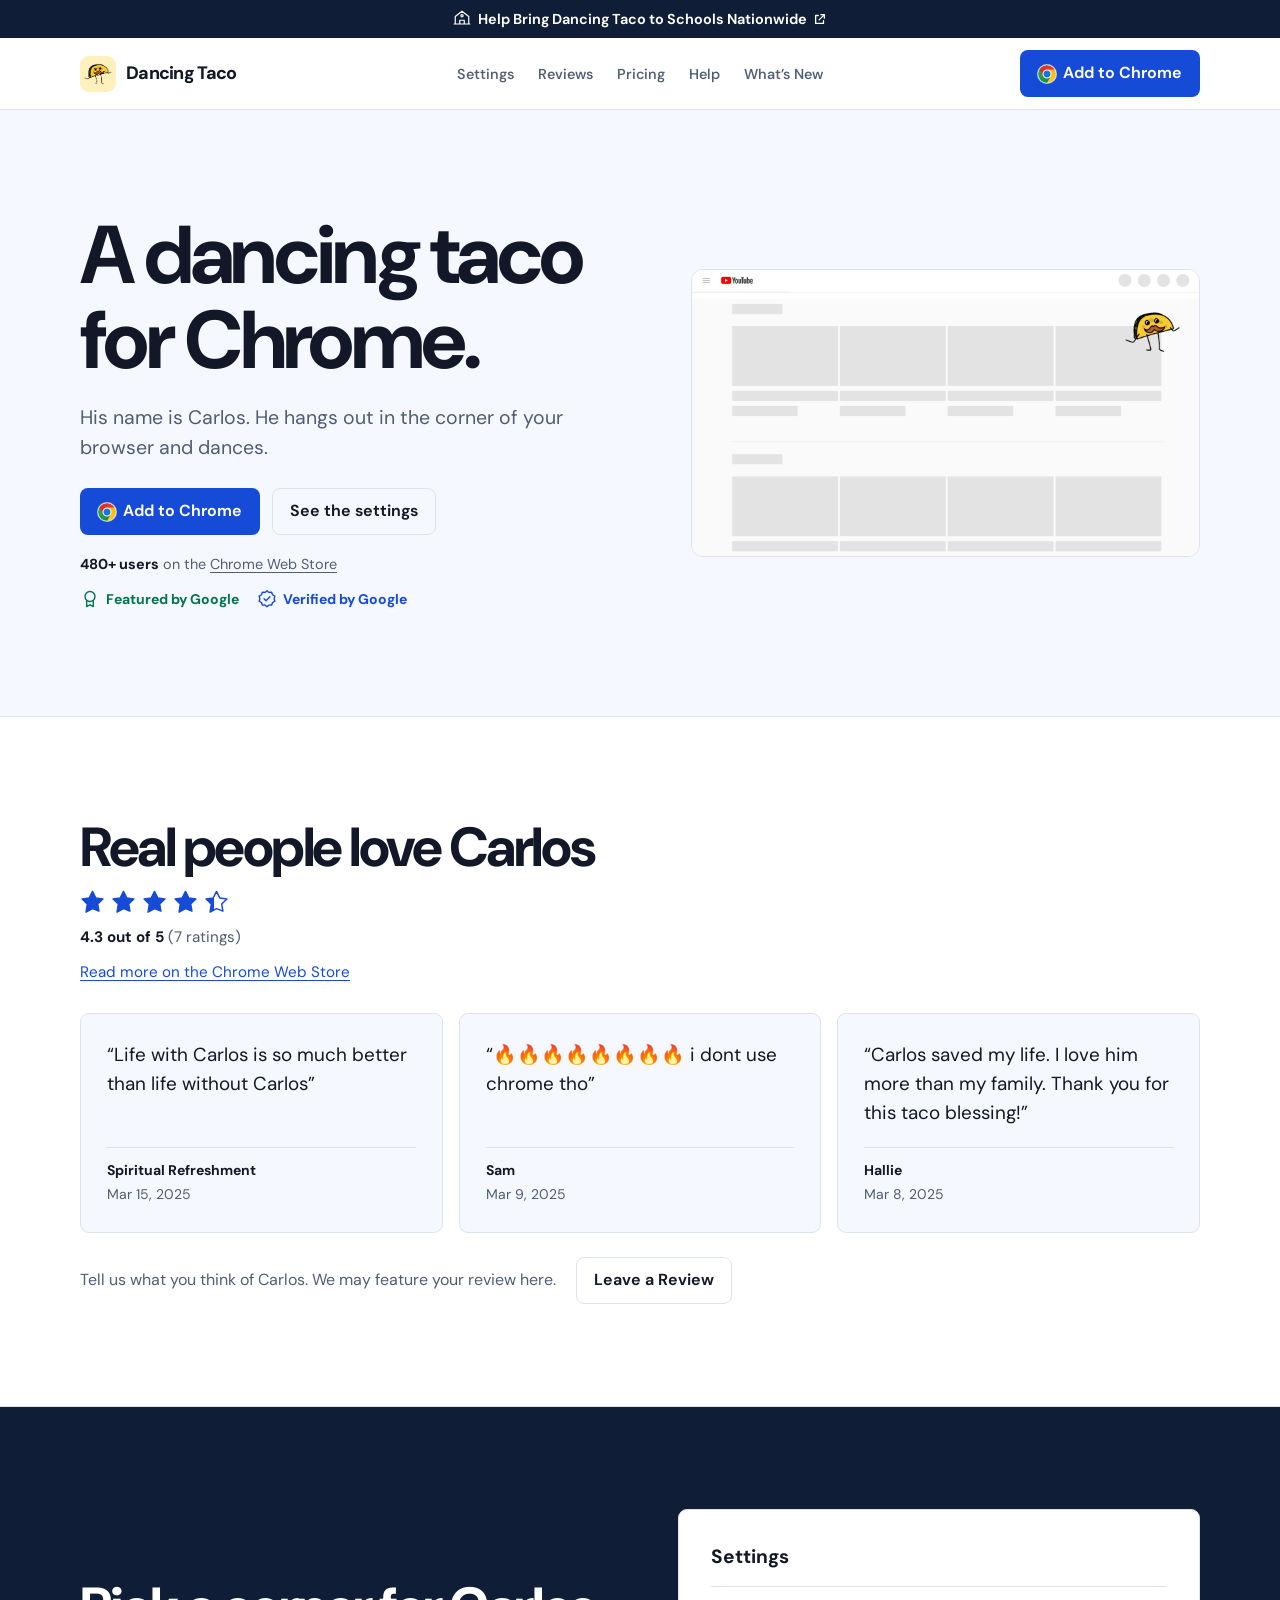
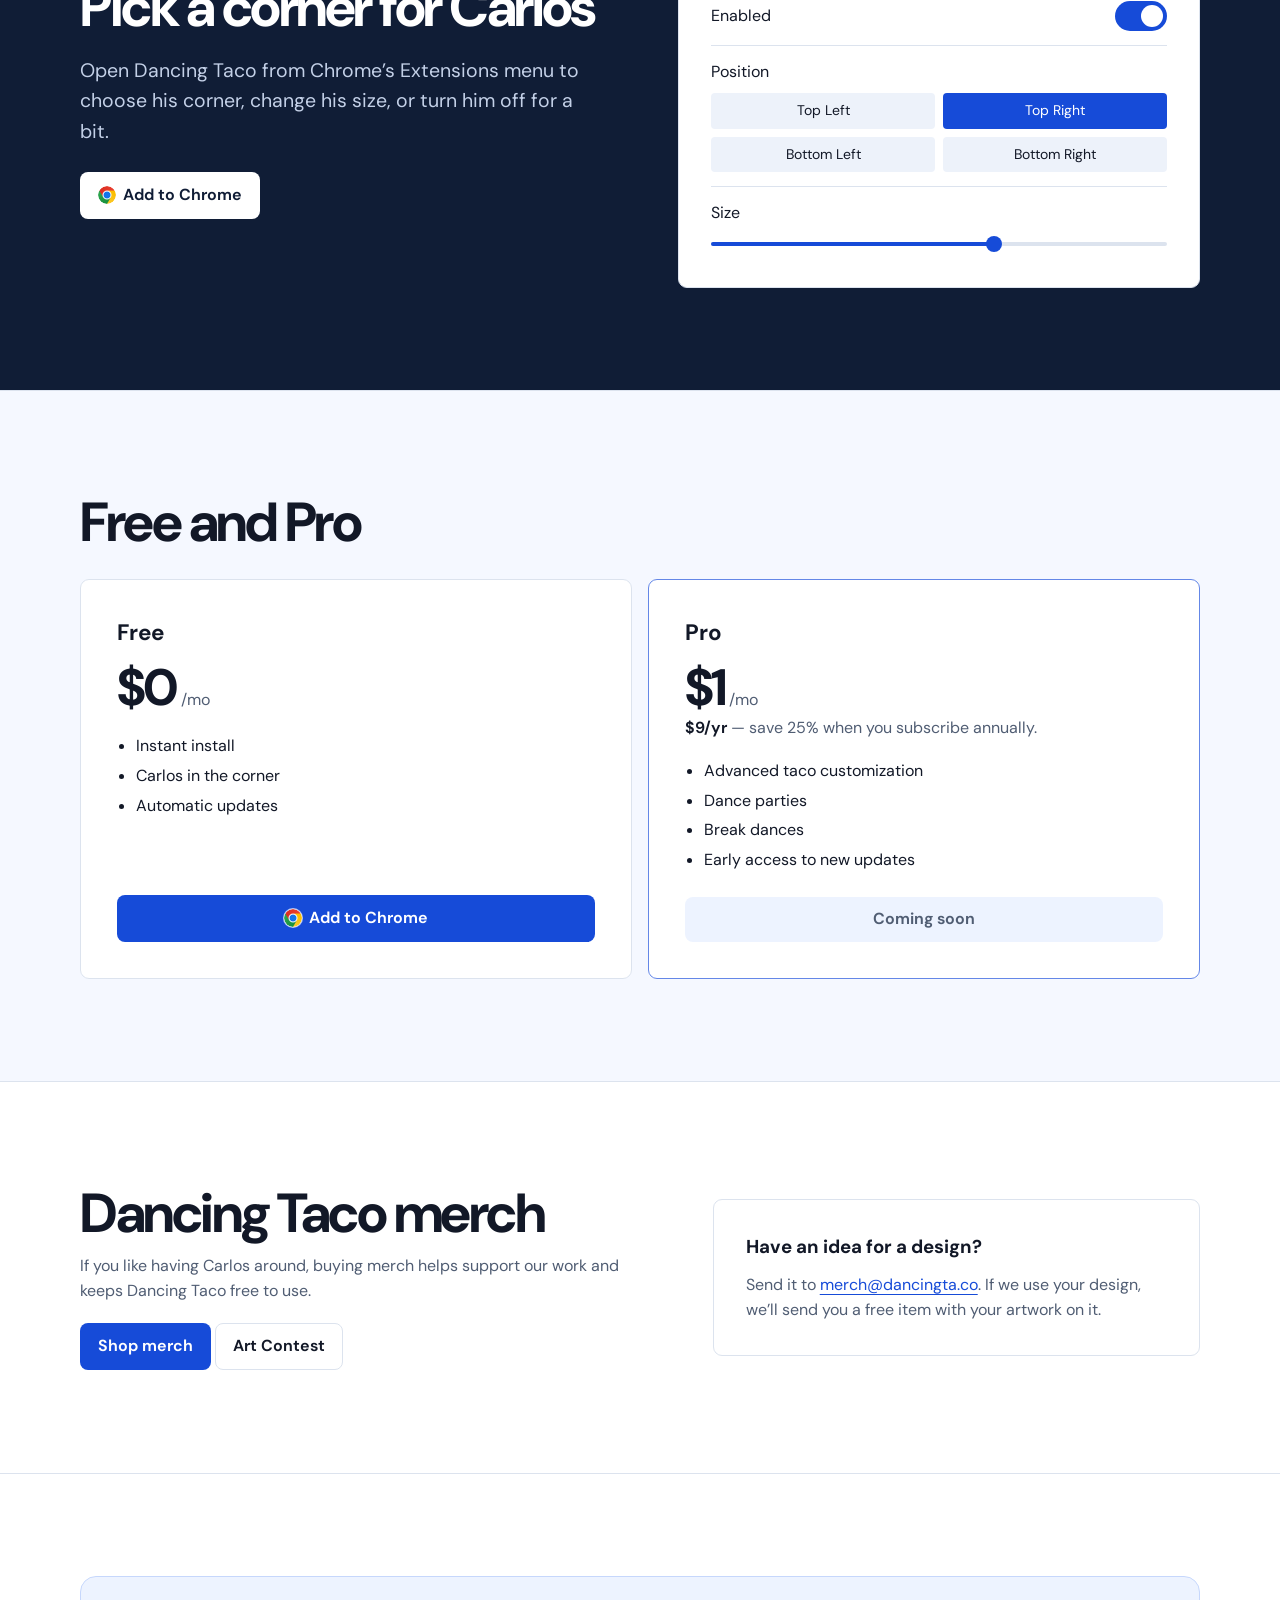
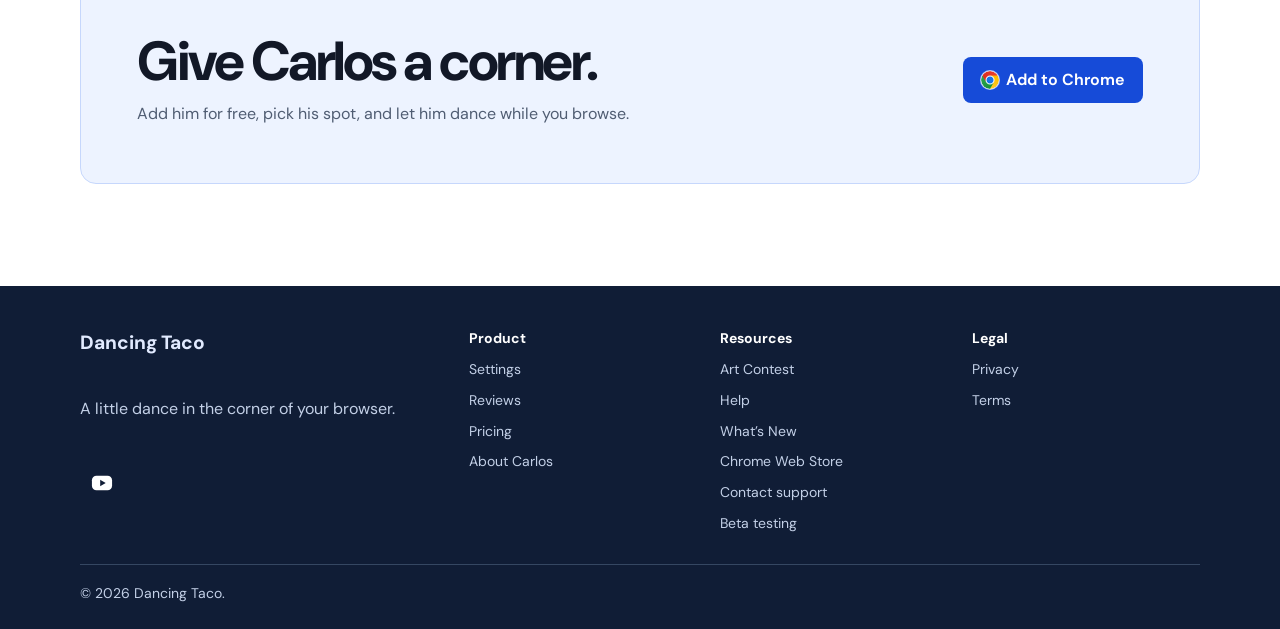
==== commit 525cbdc5: "Add art contest and inspiration pages" ====
--- a/index.html
+++ b/index.html
@@ -5,6 +5,7 @@
     <meta name="viewport" content="width=device-width, initial-scale=1" />
 
     <title>Dancing Taco — Chrome Extension</title>
+    <link rel="canonical" href="https://www.dancingta.co/" />
     <meta
       name="description"
       content="Meet Carlos — a dancing taco in the corner of your screen. Install Dancing Taco from the Chrome Web Store in one click."
@@ -312,6 +313,7 @@
             <h2 id="merch-heading">Dancing Taco merch</h2>
             <p class="cta-copy">If you like having Carlos around, buying merch helps support our work and keeps Dancing Taco free to use.</p>
             <a class="btn btn-primary merch-shop" href="https://merch.dancingta.co">Shop merch</a>
+            <a class="btn btn-ghost merch-shop" href="/art-contest">Art Contest</a>
           </div>
           <section class="content-panel" aria-labelledby="merch-design-heading">
             <h3 id="merch-design-heading">Have an idea for a design?</h3>
@@ -365,6 +367,7 @@
           </nav>
           <nav class="footer-links" aria-label="Resources">
             <p class="footer-heading">Resources</p>
+            <a href="/art-contest">Art Contest</a>
             <a href="/help">Help</a>
             <a href="/whats-new">What’s New</a>
             <a href="https://chromewebstore.google.com/detail/dancing-taco/dcijcgcohbanjekdkjcjdjgcjbpjflic" target="_blank" rel="noreferrer">Chrome Web Store</a>
--- a/assets/styles.css
+++ b/assets/styles.css
@@ -331,6 +331,17 @@
 .content-panel li + li { margin-top: 8px; }
 .update-date { margin-bottom: 10px; color: var(--muted); font-size: .875rem; }
 .about-layout { display: grid; align-items: start; gap: 24px; }
+.contest-intro { display: flex; flex-wrap: wrap; align-items: center; justify-content: space-between; gap: 24px; }
+.contest-intro img { width: clamp(120px, 24vw, 220px); height: auto; border: 1px solid var(--line); border-radius: 12px; }
+.contest-dates, .contest-gallery { display: grid; gap: 16px; }
+.contest-dates { margin-block: 28px 16px; }
+.contest-dates dt, .contest-gallery figcaption { color: var(--muted); }
+.contest-dates dd { margin: 4px 0 0; font-size: 1.35rem; font-weight: 750; }
+.contest-rules ul { padding-inline-start: 1.25em; }
+.contest-rules p + p { margin-top: 8px; }
+.contest-gallery figure { min-width: 0; margin: 0; }
+.contest-gallery img { height: auto; margin-inline: auto; border-radius: 6px; }
+.contest-gallery figcaption { margin-top: 12px; }
 .origin-player {
   display: block;
   width: 100%;
@@ -343,6 +354,8 @@
 }
 
 @media (min-width: 740px) {
+  .contest-dates, .contest-gallery { grid-template-columns: repeat(2, minmax(0, 1fr)); }
+  .contest-gallery-wide { grid-column: 1 / -1; }
   .merch-grid { grid-template-columns: minmax(0, 1.2fr) minmax(0, 1fr); gap: 48px; }
   .about-layout { grid-template-columns: minmax(0, 1.4fr) minmax(0, 1fr); }
   .footer-grid { grid-template-columns: minmax(0, 1.6fr) repeat(3, minmax(0, 1fr)); gap: 24px; }
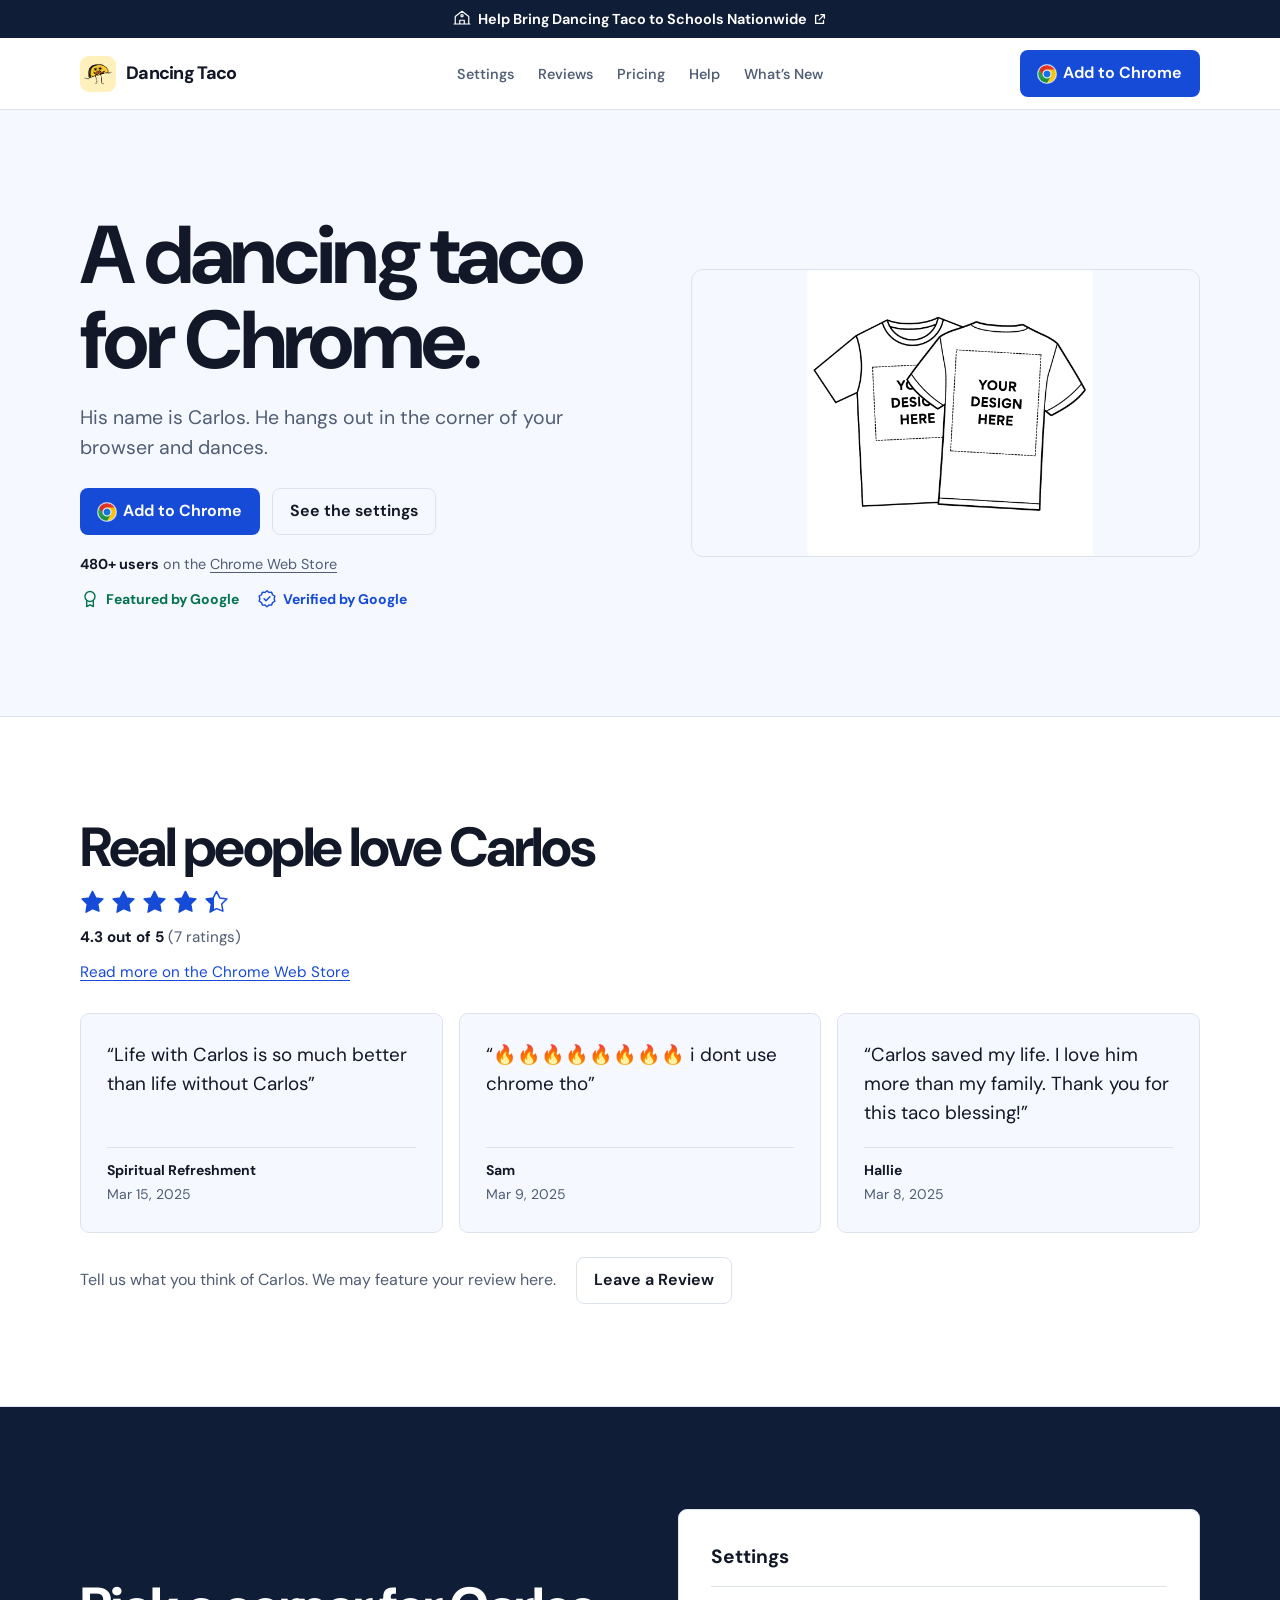
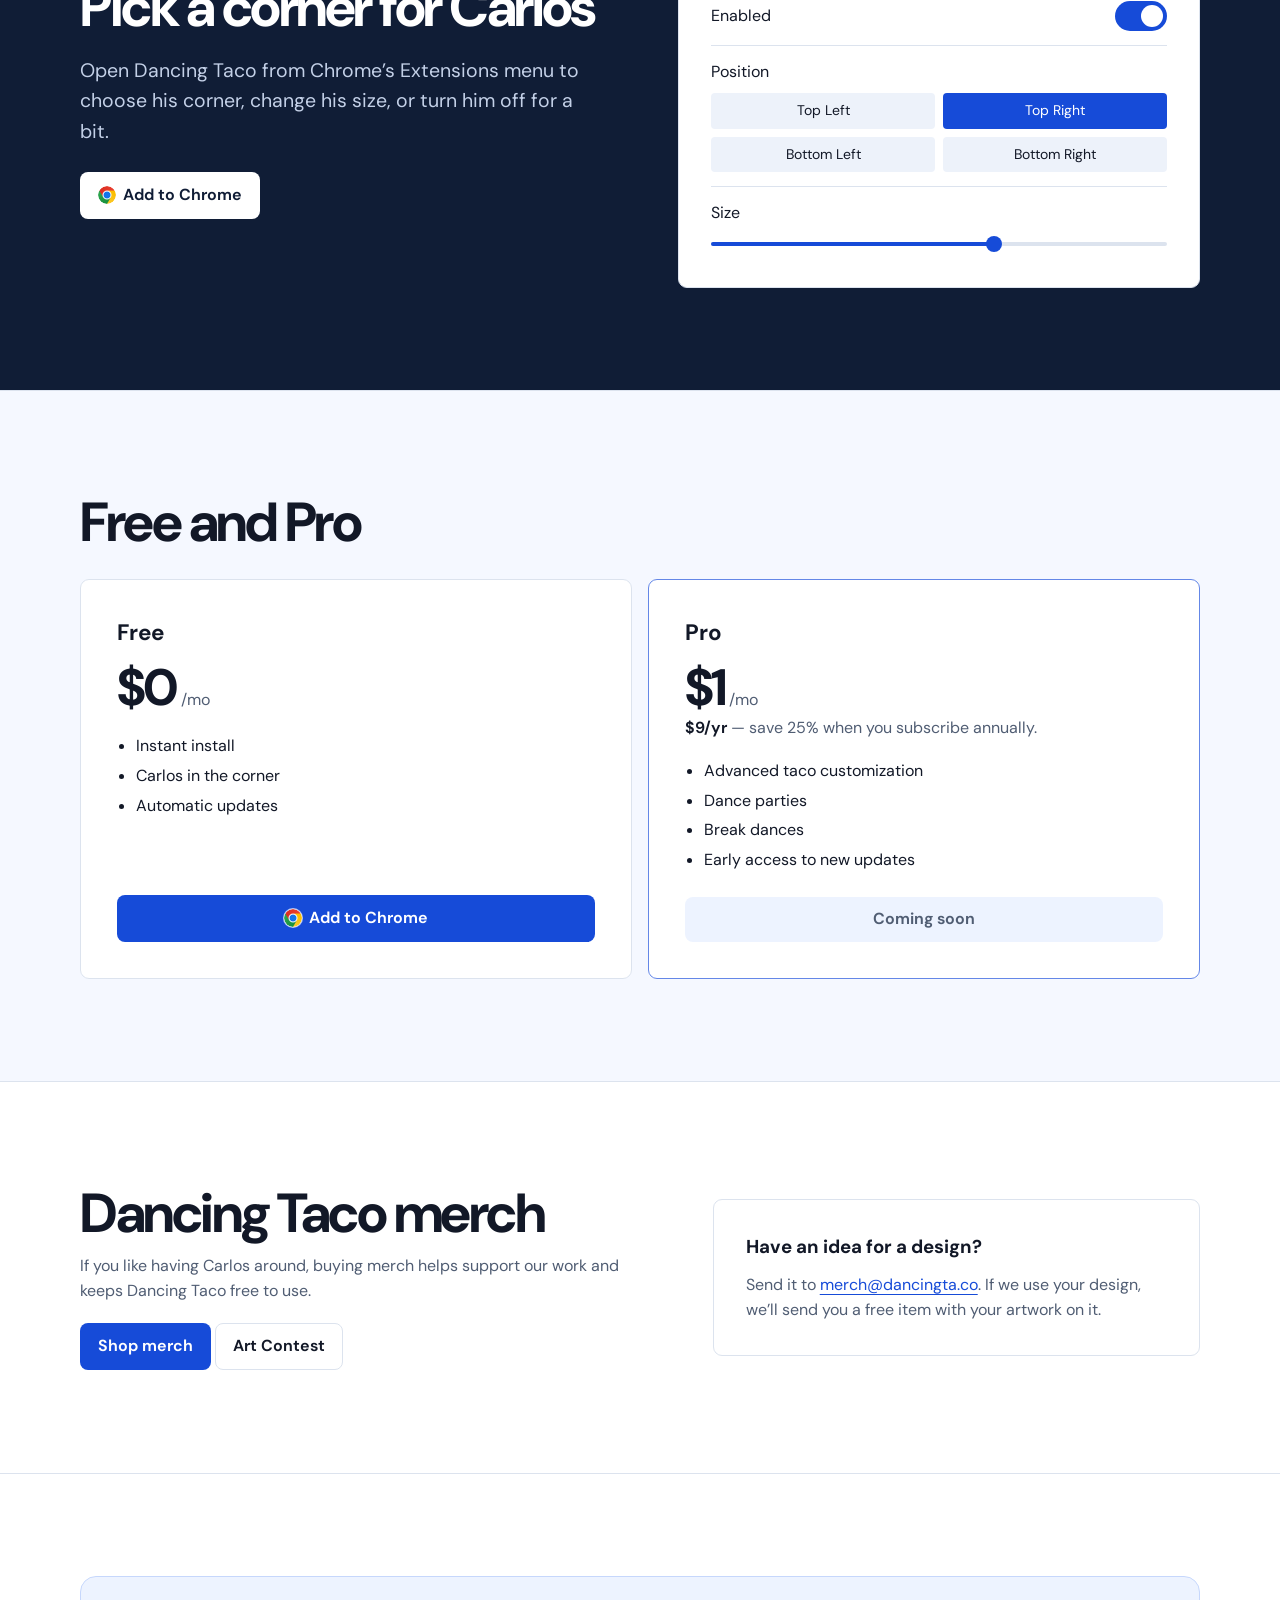
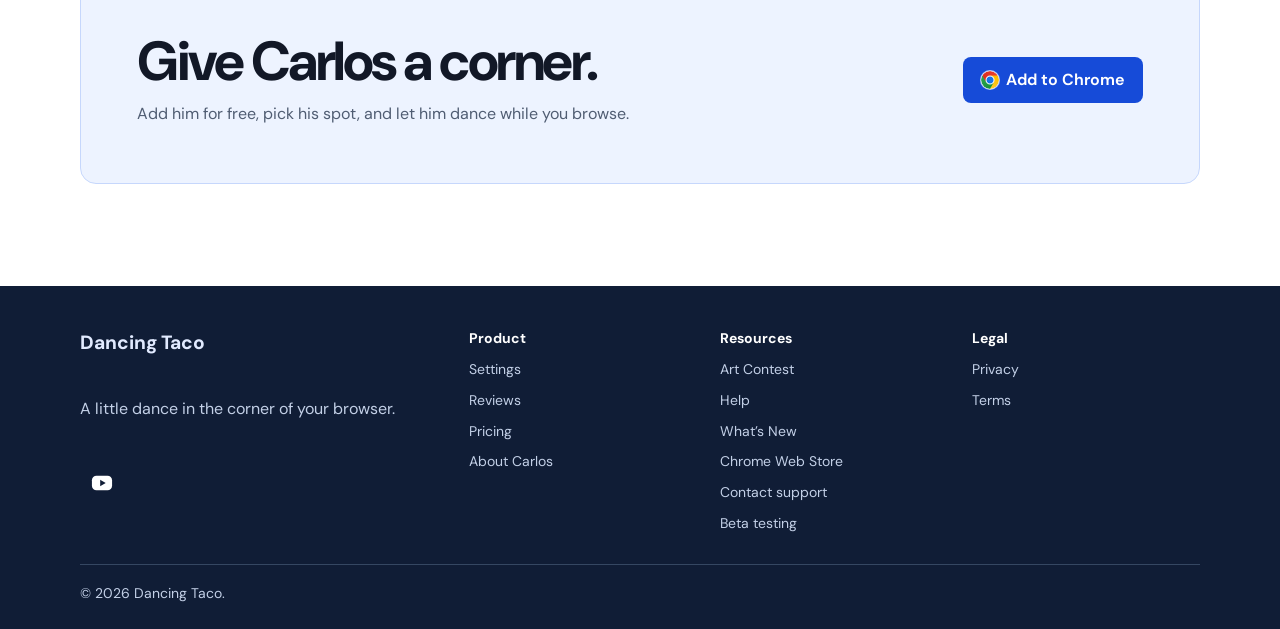
==== commit 3b446685: "Add contest prizes and feature shirt mockup" ====
--- a/index.html
+++ b/index.html
@@ -107,7 +107,7 @@
           </div>
 
           <figure class="hero-art reveal">
-            <img src="/assets/carlos-preview.png" width="3120" height="1755" alt="Carlos in the upper-right corner of a YouTube page" />
+            <img src="/assets/contest-shirt-mockup.png" width="1760" height="990" alt="Two T-shirts with placeholders for the winning artwork" />
           </figure>
         </div>
       </section>
--- a/assets/styles.css
+++ b/assets/styles.css
@@ -337,8 +337,13 @@
 .contest-dates { margin-block: 28px 16px; }
 .contest-dates dt, .contest-gallery figcaption { color: var(--muted); }
 .contest-dates dd { margin: 4px 0 0; font-size: 1.35rem; font-weight: 750; }
-.contest-rules ul { padding-inline-start: 1.25em; }
+.contest-prizes { margin-bottom: 16px; }
+.contest-prizes ul, .contest-rules ul { padding-inline-start: 1.25em; }
+.contest-prizes ul { margin-bottom: 0; }
 .contest-rules p + p { margin-top: 8px; }
+.contest-example { max-width: 760px; margin: 20px 0; }
+.contest-example img { width: 100%; height: auto; border-radius: 6px; }
+.contest-example figcaption { margin-top: 10px; color: var(--muted); }
 .contest-gallery figure { min-width: 0; margin: 0; }
 .contest-gallery img { height: auto; margin-inline: auto; border-radius: 6px; }
 .contest-gallery figcaption { margin-top: 12px; }
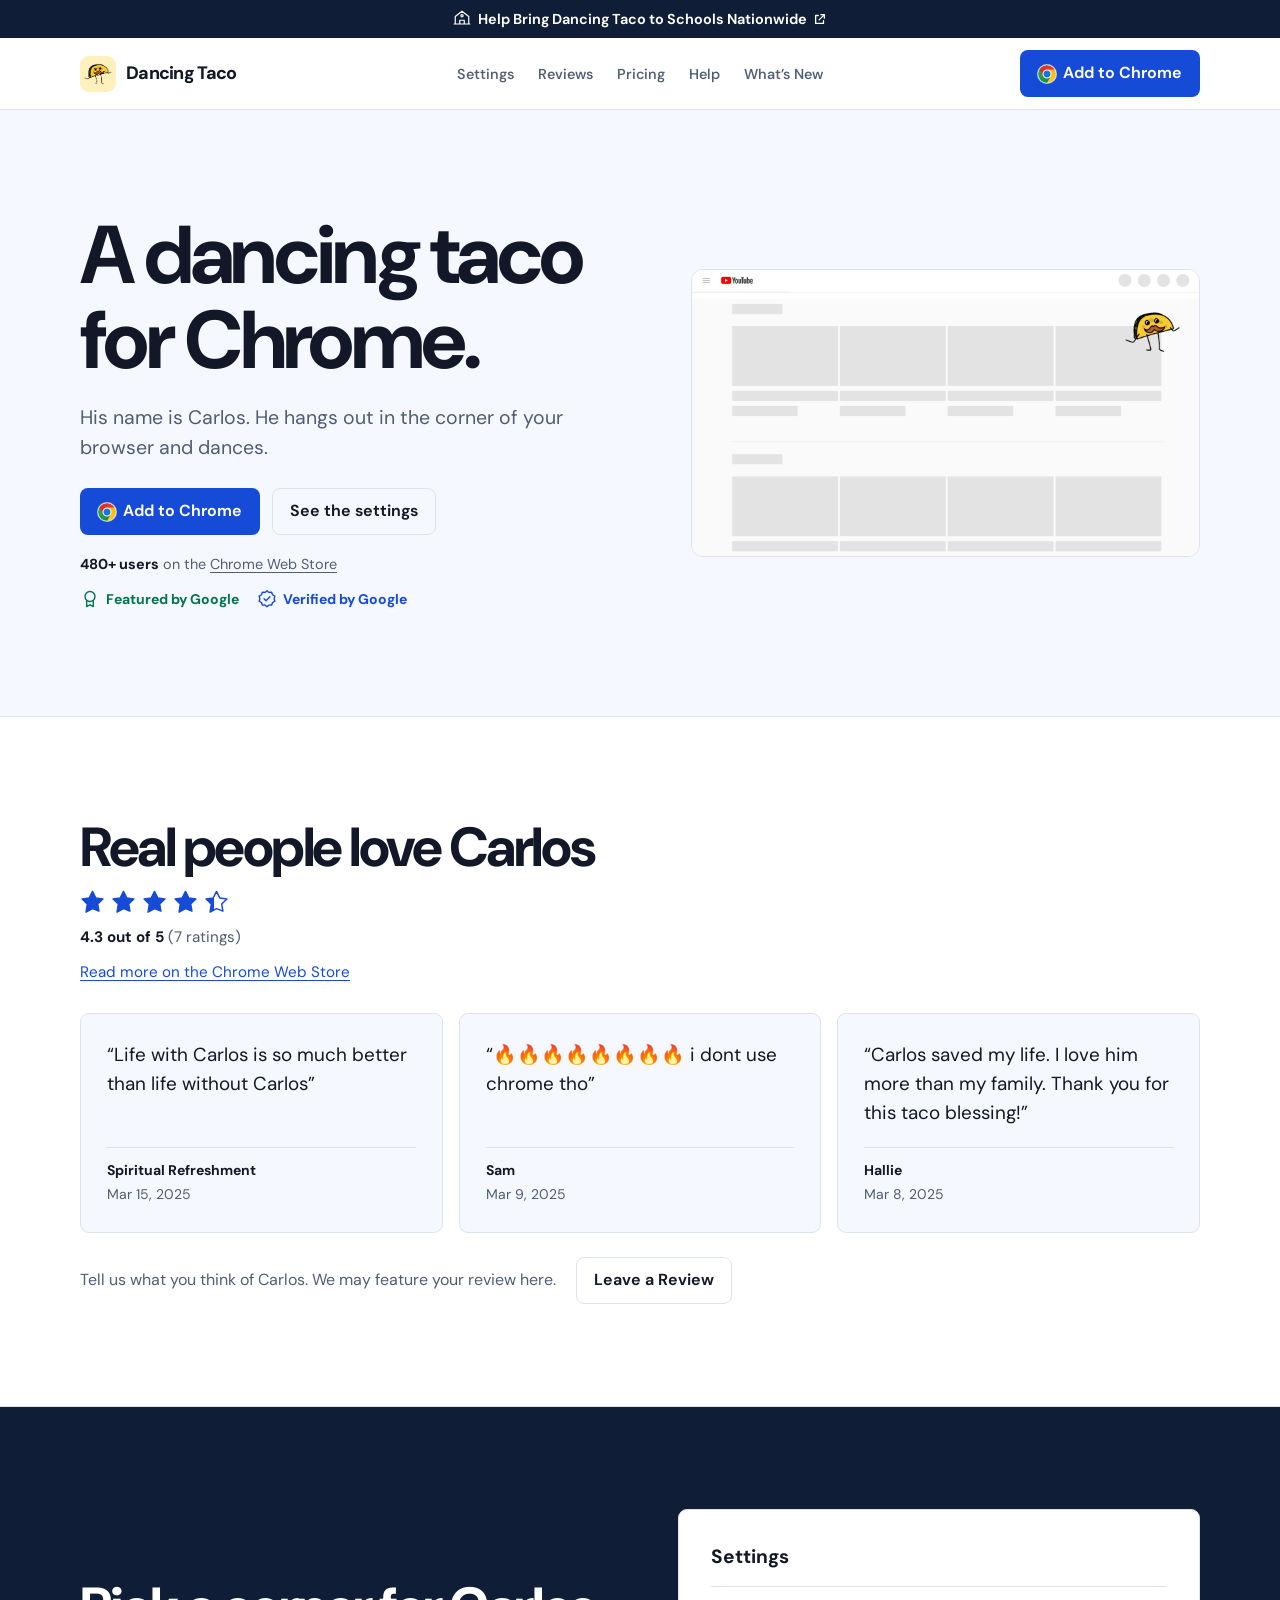
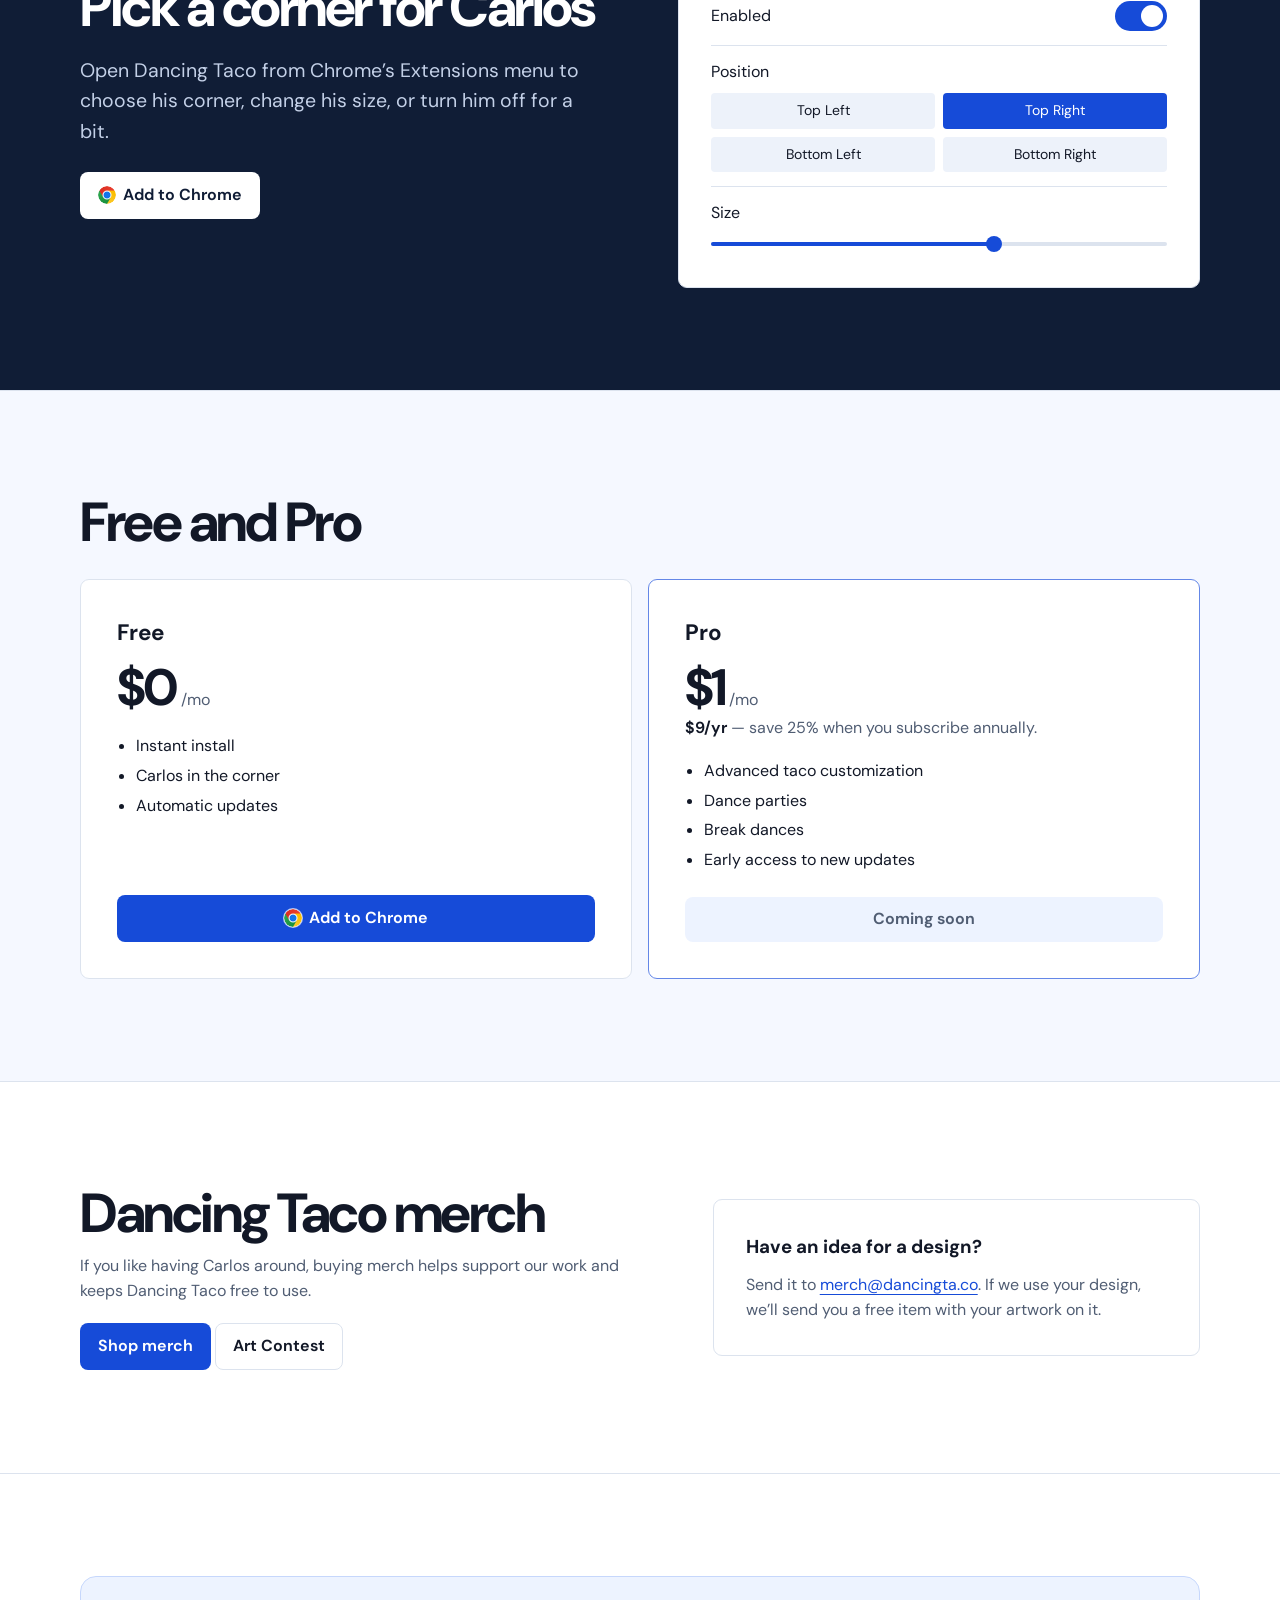
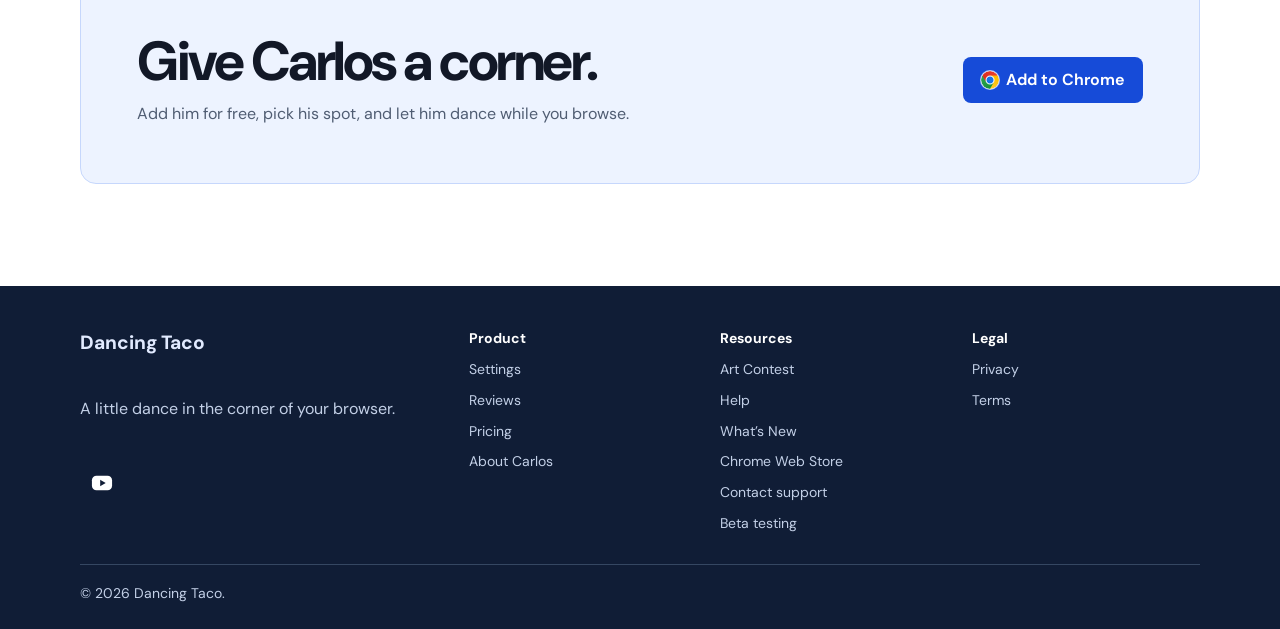
==== commit a063517b: "Move shirt mockup to the art contest page" ====
--- a/index.html
+++ b/index.html
@@ -107,7 +107,7 @@
           </div>
 
           <figure class="hero-art reveal">
-            <img src="/assets/contest-shirt-mockup.png" width="1760" height="990" alt="Two T-shirts with placeholders for the winning artwork" />
+            <img src="/assets/carlos-preview.png" width="3120" height="1755" alt="Carlos in the upper-right corner of a YouTube page" />
           </figure>
         </div>
       </section>
--- a/assets/styles.css
+++ b/assets/styles.css
@@ -332,7 +332,7 @@
 .update-date { margin-bottom: 10px; color: var(--muted); font-size: .875rem; }
 .about-layout { display: grid; align-items: start; gap: 24px; }
 .contest-intro { display: flex; flex-wrap: wrap; align-items: center; justify-content: space-between; gap: 24px; }
-.contest-intro img { width: clamp(120px, 24vw, 220px); height: auto; border: 1px solid var(--line); border-radius: 12px; }
+.contest-prize-image { width: min(100%, 440px); height: auto; border: 1px solid var(--line); border-radius: 12px; }
 .contest-dates, .contest-gallery { display: grid; gap: 16px; }
 .contest-dates { margin-block: 28px 16px; }
 .contest-dates dt, .contest-gallery figcaption { color: var(--muted); }
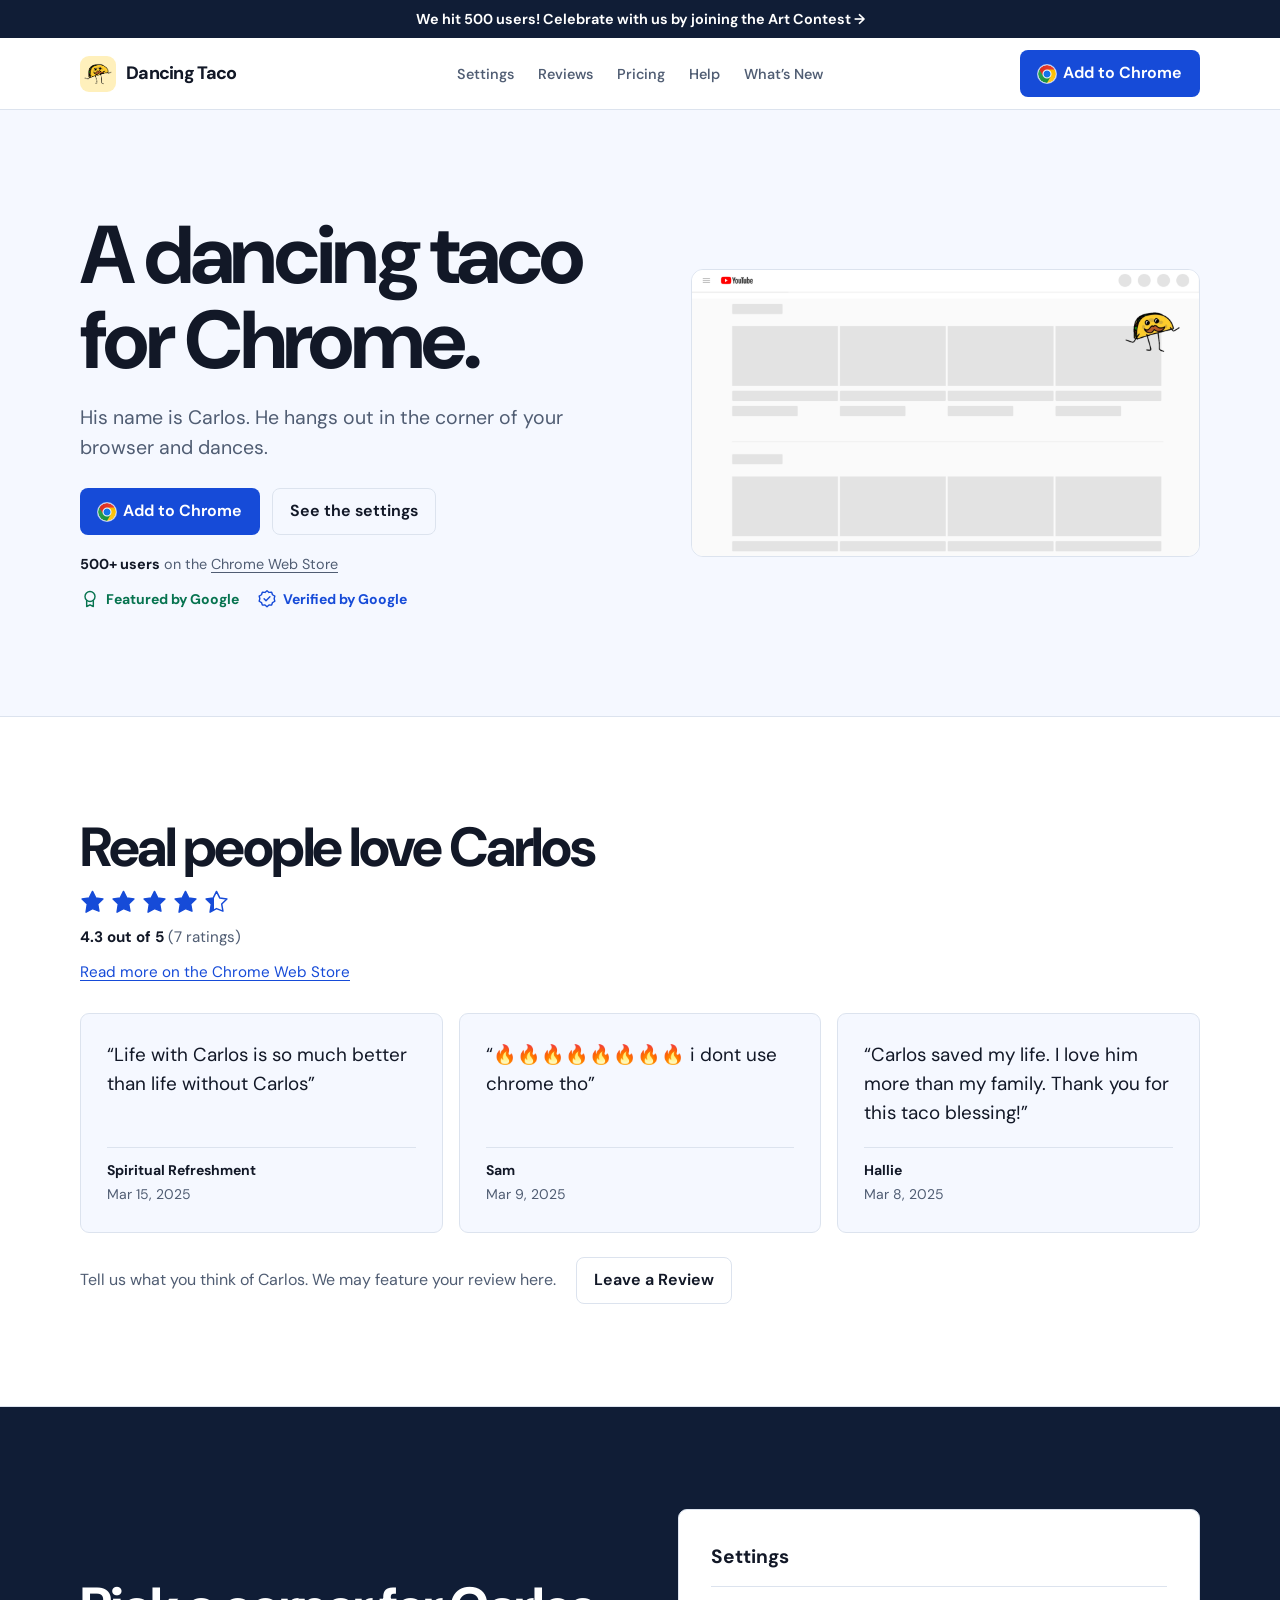
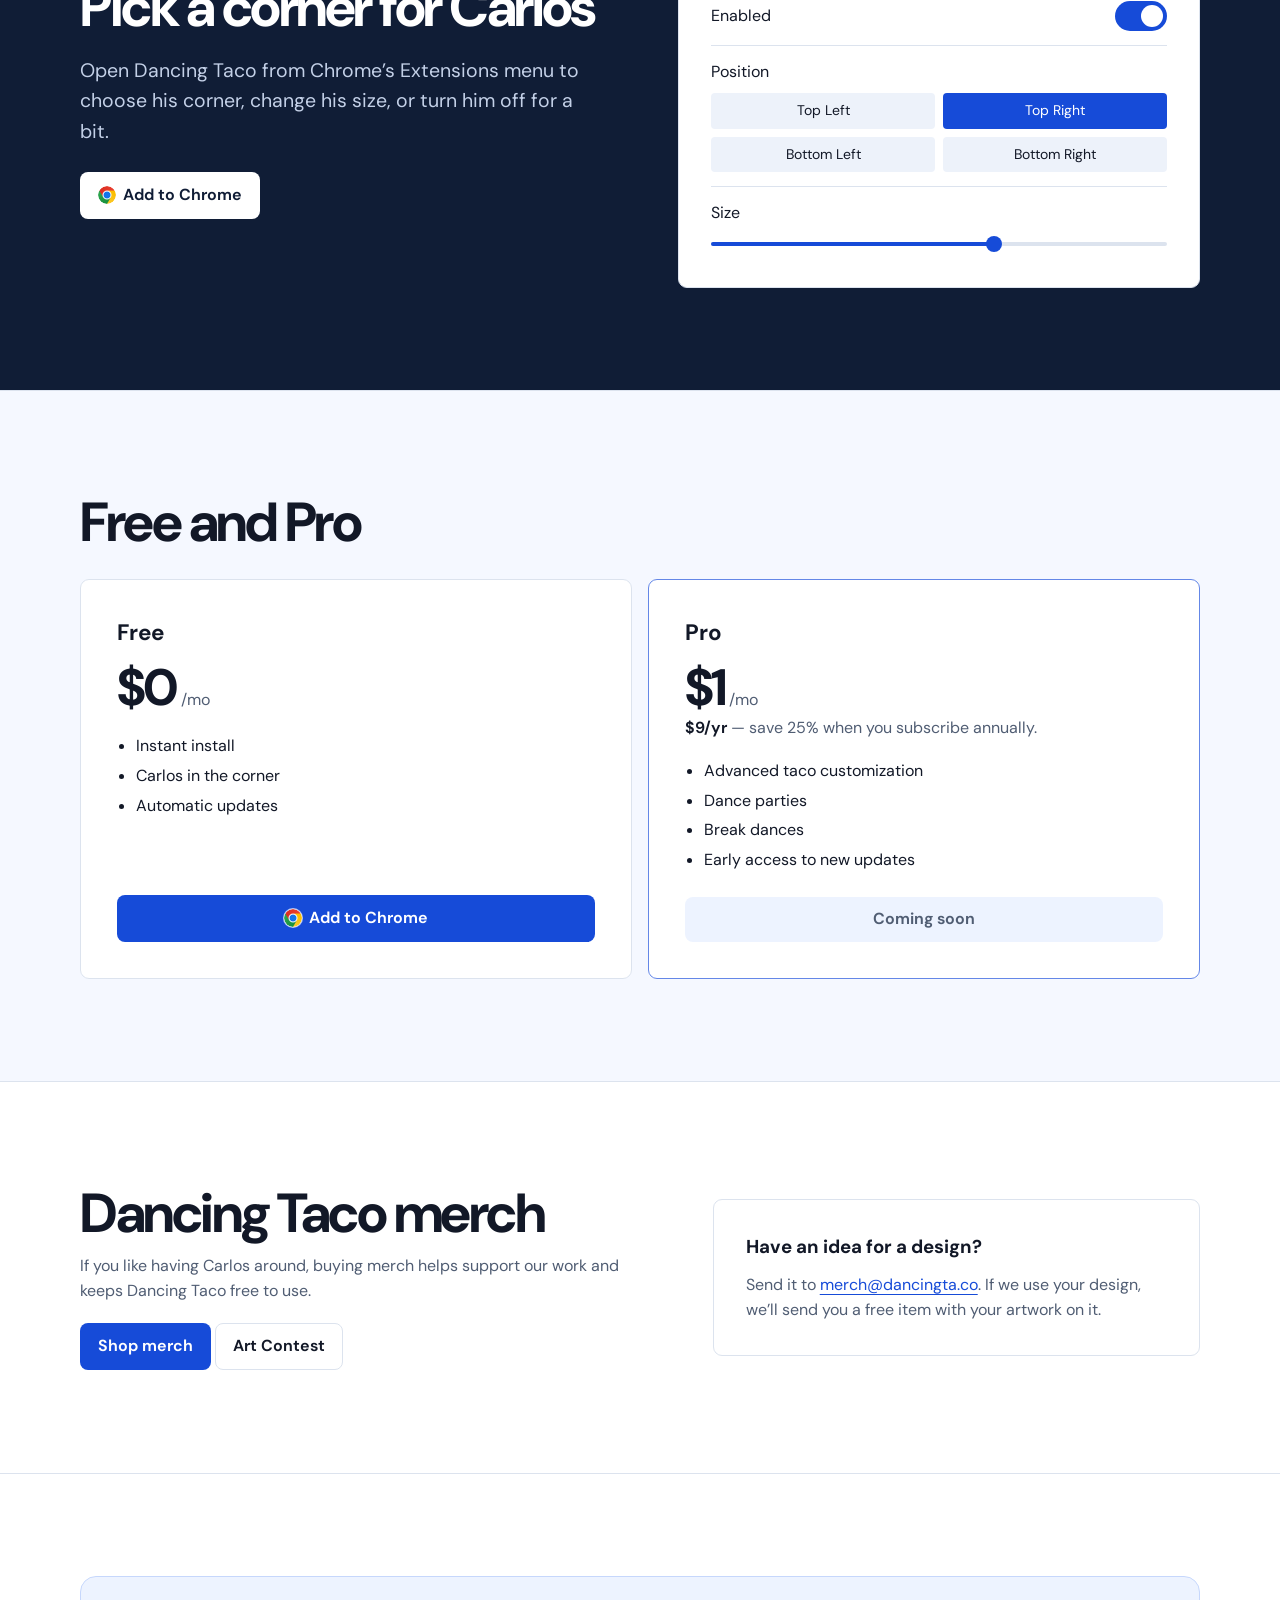
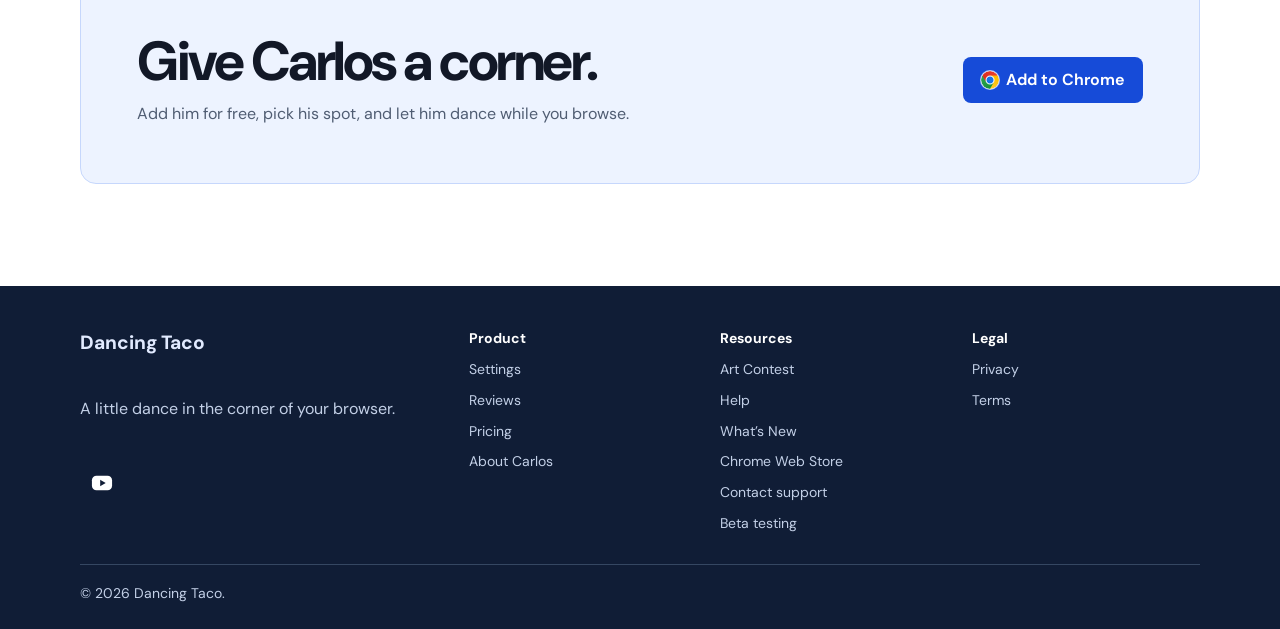
==== commit ded51b62: "Promote the art contest and open submissions in a new tab" ====
--- a/index.html
+++ b/index.html
@@ -26,10 +26,9 @@
   <body>
     <a class="skip-link" href="#main">Skip to content</a>
 
-    <div class="school-announcement">
-      <a href="https://www.youtube.com/watch?v=Qg79M2I-WoQ" target="_blank" rel="noopener noreferrer">
-        <img src="/assets/school.svg" width="18" height="18" alt="" />
-        Help Bring Dancing Taco to Schools Nationwide<img class="school-announcement-arrow" src="/assets/external-link.svg" width="14" height="14" alt=" (opens in a new tab)" />
+    <div class="site-announcement">
+      <a href="/art-contest">
+        We hit 500 users! Celebrate with us by joining the Art Contest <span aria-hidden="true">→</span>
       </a>
     </div>
     <header class="site-header">
@@ -84,7 +83,7 @@
             </div>
             <div class="hero-store-info">
               <p class="hero-users">
-                <strong>480+ users</strong> on the
+                <strong>500+ users</strong> on the
                 <a href="https://chromewebstore.google.com/detail/dancing-taco/dcijcgcohbanjekdkjcjdjgcjbpjflic">Chrome Web Store</a>
               </p>
               <div class="hero-store-badges">
--- a/assets/styles.css
+++ b/assets/styles.css
@@ -30,13 +30,13 @@
 .muted { color: var(--muted); }
 .skip-link { position: absolute; top: 8px; left: 8px; z-index: 3; background: white; padding: 10px; }
 .skip-link:not(:focus) { clip-path: inset(50%); }
-.school-announcement {
+.site-announcement {
   position: sticky;
   top: 0;
   z-index: 2;
   pointer-events: none;
 }
-.school-announcement a {
+.site-announcement a {
   display: block;
   padding: 8px var(--gutter);
   background: var(--navy);
@@ -47,11 +47,9 @@
   font-weight: 650;
   pointer-events: auto;
 }
-.school-announcement a:hover { text-decoration: underline; }
-.school-announcement img { display: inline-block; vertical-align: -.23em; margin-inline-end: .3em; }
-.school-announcement .school-announcement-arrow { vertical-align: -.12em; margin-inline: .4em 0; }
-.school-announcement a:focus-visible { outline-offset: -4px; }
-.school-announcement.is-dismissed:not(:focus-within) a {
+.site-announcement a:hover { text-decoration: underline; }
+.site-announcement a:focus-visible { outline-offset: -4px; }
+.site-announcement.is-dismissed:not(:focus-within) a {
   transform: translateY(-100%);
   visibility: hidden;
   pointer-events: none;
@@ -400,7 +398,7 @@
 }
 
 @media (prefers-reduced-motion: no-preference) {
-  .school-announcement a { transition: transform .24s ease, visibility 0s; }
+  .site-announcement a { transition: transform .24s ease, visibility 0s; }
   .footer-social svg { transition: transform .18s ease, color .18s ease; }
   .footer-social:is(:hover, :focus-visible) svg { transform: translateY(-2px) scale(1.08); }
   html { scroll-behavior: smooth; }
